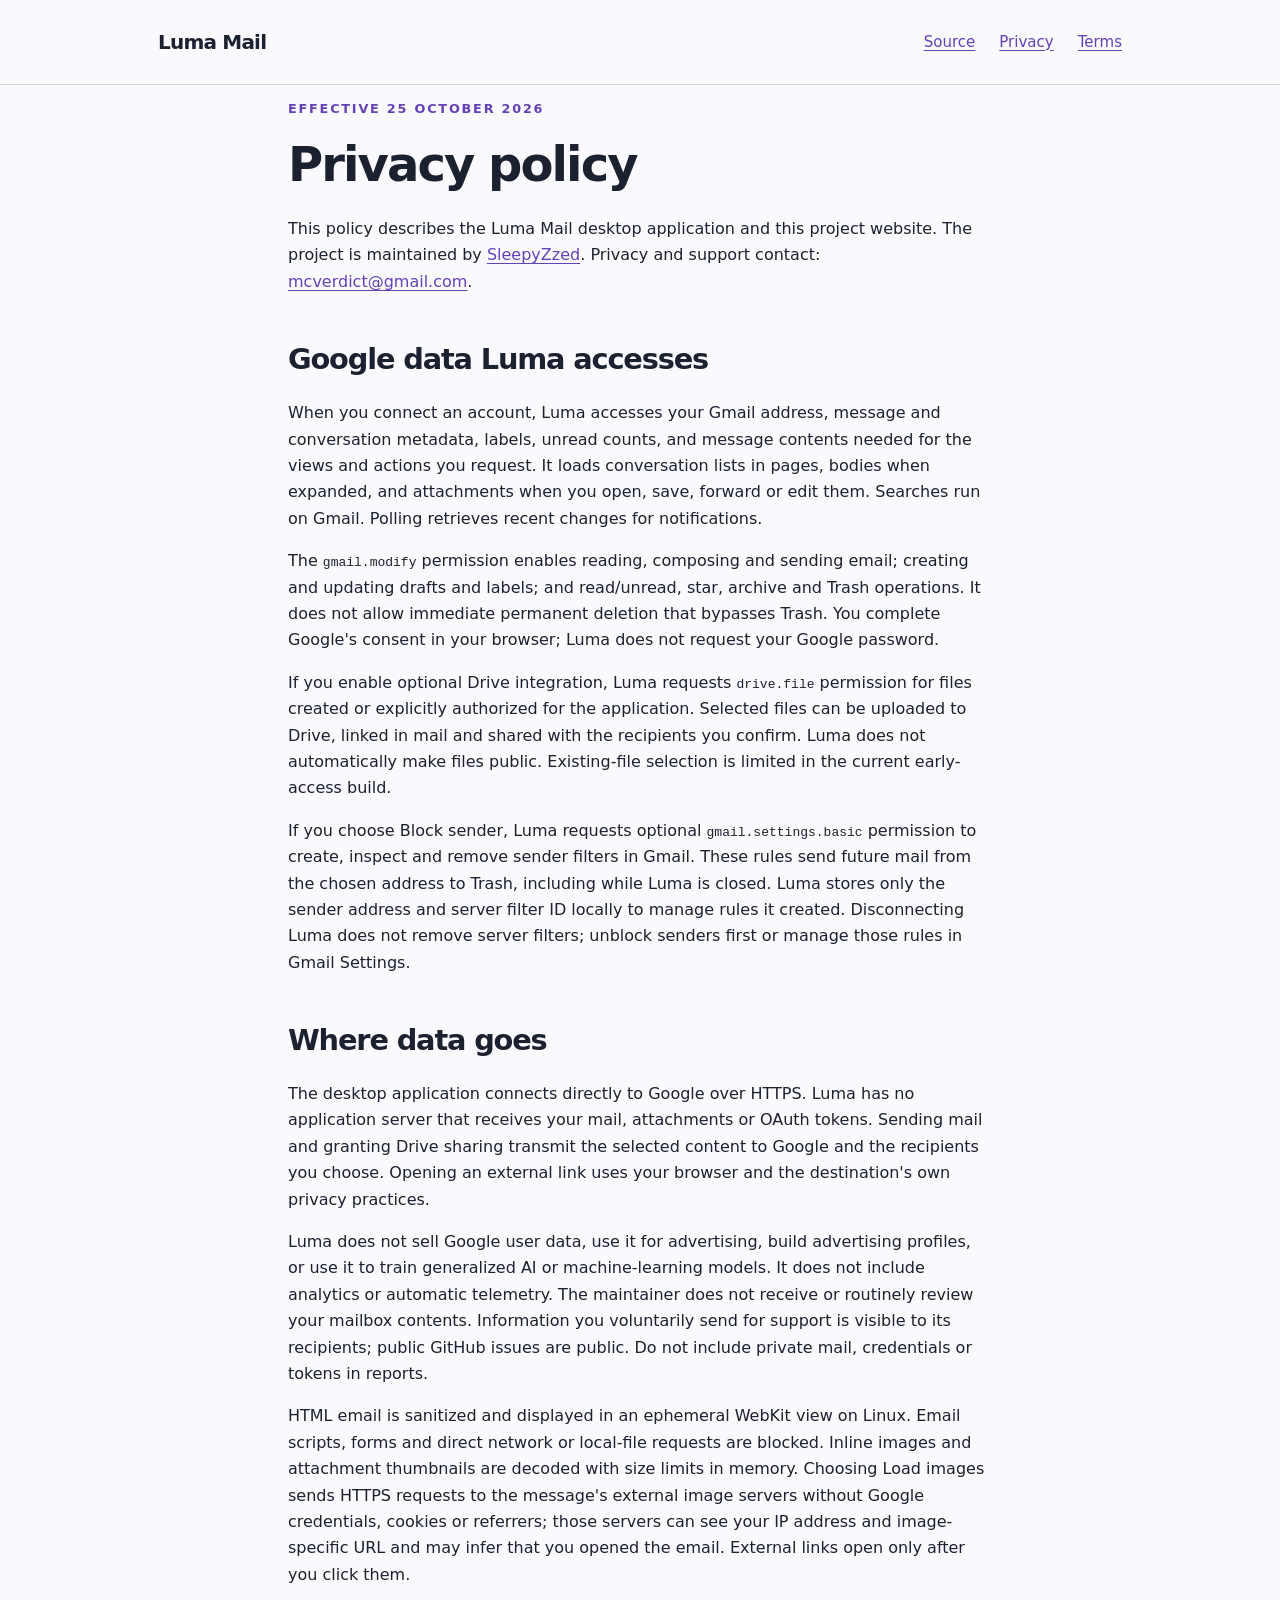
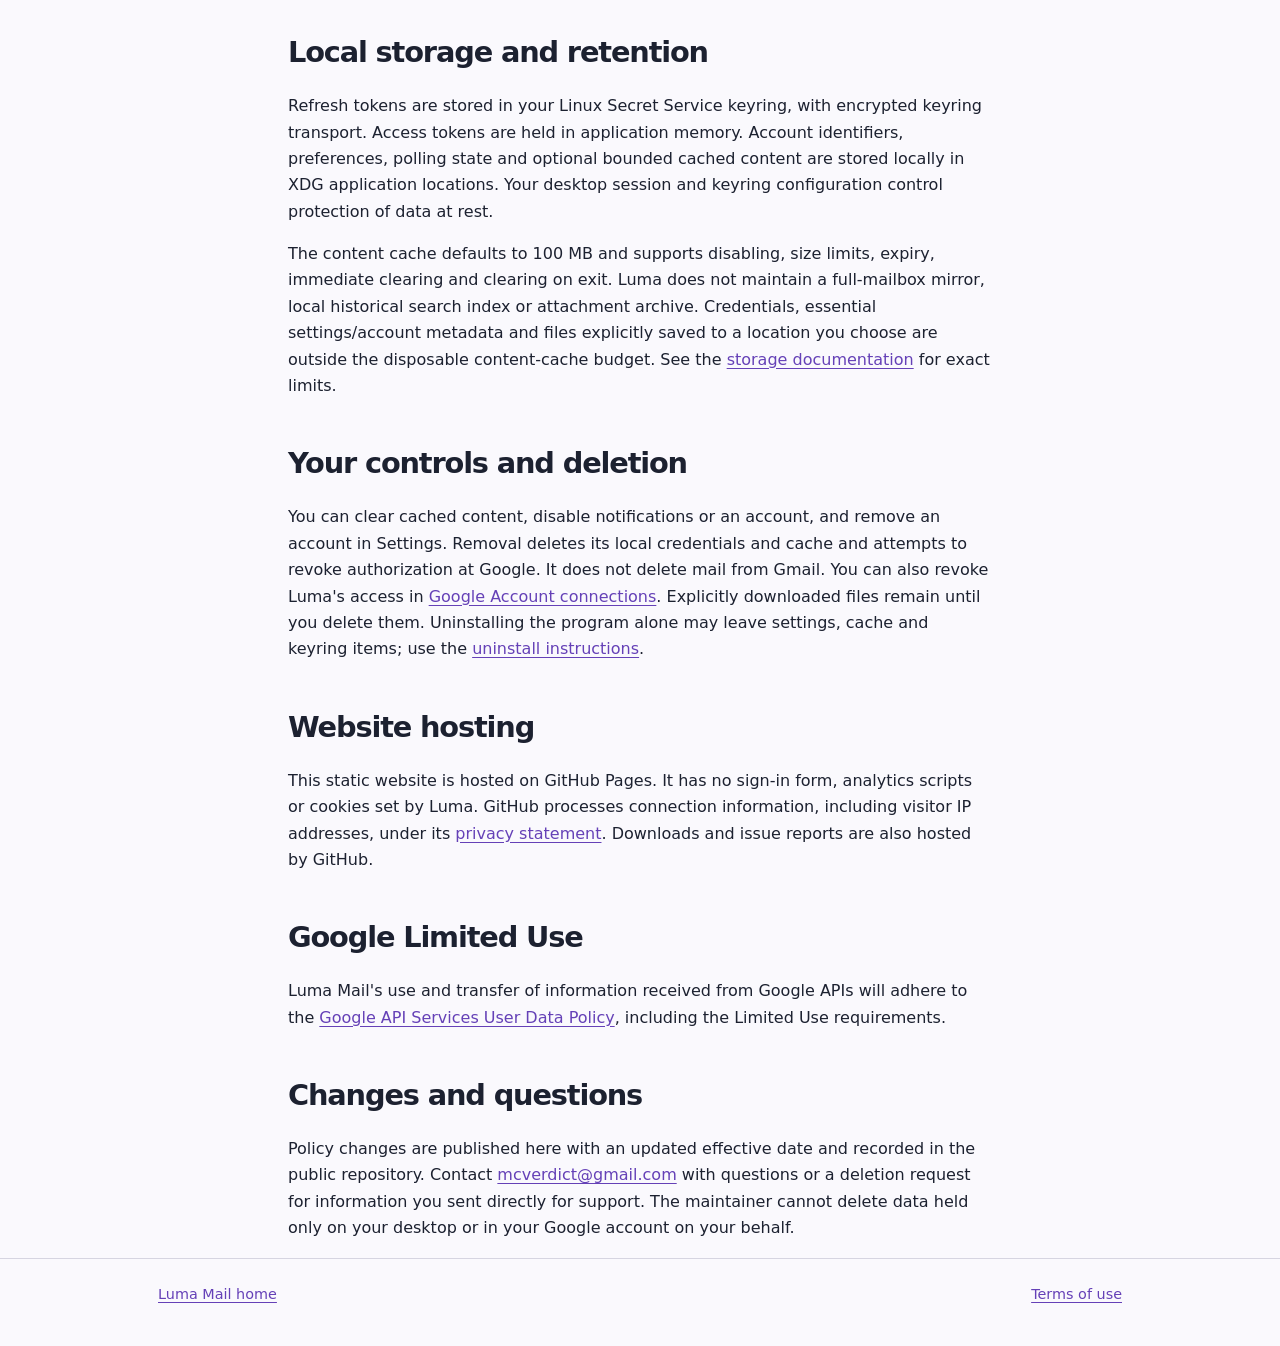
==== docs/privacy.html @ 91e2dffb "Prepare 0.2 early access and preserve sandbox fallback and native notices" ====
<!doctype html>
<html lang="en">
<head><meta charset="utf-8"><meta name="viewport" content="width=device-width, initial-scale=1"><title>Luma Mail — Privacy policy</title><link rel="stylesheet" href="site.css"></head>
<body>
<header><nav class="wrap" aria-label="Main navigation"><a class="brand" href="./">Luma Mail</a><div class="navlinks"><a href="https://github.com/SleepyZzed/luma-mail">Source</a><a href="privacy.html" aria-current="page">Privacy</a><a href="terms.html">Terms</a></div></nav></header>
<main class="wrap prose">
<p class="eyebrow">Effective 25 October 2026</p><h1>Privacy policy</h1>
<p>This policy describes the Luma Mail desktop application and this project website. The project is maintained by <a href="https://github.com/SleepyZzed">SleepyZzed</a>. Privacy and support contact: <a href="mailto:mcverdict@gmail.com">mcverdict@gmail.com</a>.</p>
<h2>Google data Luma accesses</h2>
<p>When you connect an account, Luma accesses your Gmail address, message and conversation metadata, labels, unread counts, and message contents needed for the views and actions you request. It loads conversation lists in pages, bodies when expanded, and attachments when you open, save, forward or edit them. Searches run on Gmail. Polling retrieves recent changes for notifications.</p>
<p>The <code>gmail.modify</code> permission enables reading, composing and sending email; creating and updating drafts and labels; and read/unread, star, archive and Trash operations. It does not allow immediate permanent deletion that bypasses Trash. You complete Google's consent in your browser; Luma does not request your Google password.</p>
<p>If you enable optional Drive integration, Luma requests <code>drive.file</code> permission for files created or explicitly authorized for the application. Selected files can be uploaded to Drive, linked in mail and shared with the recipients you confirm. Luma does not automatically make files public. Existing-file selection is limited in the current early-access build.</p>
<p>If you choose Block sender, Luma requests optional <code>gmail.settings.basic</code> permission to create, inspect and remove sender filters in Gmail. These rules send future mail from the chosen address to Trash, including while Luma is closed. Luma stores only the sender address and server filter ID locally to manage rules it created. Disconnecting Luma does not remove server filters; unblock senders first or manage those rules in Gmail Settings.</p>
<h2>Where data goes</h2>
<p>The desktop application connects directly to Google over HTTPS. Luma has no application server that receives your mail, attachments or OAuth tokens. Sending mail and granting Drive sharing transmit the selected content to Google and the recipients you choose. Opening an external link uses your browser and the destination's own privacy practices.</p>
<p>Luma does not sell Google user data, use it for advertising, build advertising profiles, or use it to train generalized AI or machine-learning models. It does not include analytics or automatic telemetry. The maintainer does not receive or routinely review your mailbox contents. Information you voluntarily send for support is visible to its recipients; public GitHub issues are public. Do not include private mail, credentials or tokens in reports.</p>
<p>HTML email is sanitized and displayed in an ephemeral WebKit view on Linux. Email scripts, forms and direct network or local-file requests are blocked. Inline images and attachment thumbnails are decoded with size limits in memory. Choosing Load images sends HTTPS requests to the message's external image servers without Google credentials, cookies or referrers; those servers can see your IP address and image-specific URL and may infer that you opened the email. External links open only after you click them.</p>
<h2>Local storage and retention</h2>
<p>Refresh tokens are stored in your Linux Secret Service keyring, with encrypted keyring transport. Access tokens are held in application memory. Account identifiers, preferences, polling state and optional bounded cached content are stored locally in XDG application locations. Your desktop session and keyring configuration control protection of data at rest.</p>
<p>The content cache defaults to 100 MB and supports disabling, size limits, expiry, immediate clearing and clearing on exit. Luma does not maintain a full-mailbox mirror, local historical search index or attachment archive. Credentials, essential settings/account metadata and files explicitly saved to a location you choose are outside the disposable content-cache budget. See the <a href="https://github.com/SleepyZzed/luma-mail/blob/main/docs/storage.md">storage documentation</a> for exact limits.</p>
<h2>Your controls and deletion</h2>
<p>You can clear cached content, disable notifications or an account, and remove an account in Settings. Removal deletes its local credentials and cache and attempts to revoke authorization at Google. It does not delete mail from Gmail. You can also revoke Luma's access in <a href="https://myaccount.google.com/connections">Google Account connections</a>. Explicitly downloaded files remain until you delete them. Uninstalling the program alone may leave settings, cache and keyring items; use the <a href="https://github.com/SleepyZzed/luma-mail#uninstall">uninstall instructions</a>.</p>
<h2>Website hosting</h2>
<p>This static website is hosted on GitHub Pages. It has no sign-in form, analytics scripts or cookies set by Luma. GitHub processes connection information, including visitor IP addresses, under its <a href="https://docs.github.com/en/site-policy/privacy-policies/github-privacy-statement">privacy statement</a>. Downloads and issue reports are also hosted by GitHub.</p>
<h2>Google Limited Use</h2>
<p>Luma Mail's use and transfer of information received from Google APIs will adhere to the <a href="https://developers.google.com/terms/api-services-user-data-policy">Google API Services User Data Policy</a>, including the Limited Use requirements.</p>
<h2>Changes and questions</h2>
<p>Policy changes are published here with an updated effective date and recorded in the public repository. Contact <a href="mailto:mcverdict@gmail.com">mcverdict@gmail.com</a> with questions or a deletion request for information you sent directly for support. The maintainer cannot delete data held only on your desktop or in your Google account on your behalf.</p>
</main><footer><div class="wrap"><a href="./">Luma Mail home</a><a href="terms.html">Terms of use</a></div></footer>
</body></html>
---- docs/site.css ----
:root { color-scheme: dark light; font-family: system-ui, sans-serif; --bg: #101318; --surface: #191e27; --ink: #edf1f7; --muted: #b4bfce; --accent: #b9a6ff; --line: #343c4b; }
* { box-sizing: border-box; }
body { margin: 0; background: var(--bg); color: var(--ink); line-height: 1.65; }
a { color: var(--accent); text-underline-offset: .2em; }
a:hover { text-decoration-thickness: .15em; }
a:focus-visible { outline: 3px solid var(--accent); outline-offset: 5px; }
.wrap { max-width: 1020px; margin: auto; padding: 0 28px; }
header { border-bottom: 1px solid var(--line); }
nav { min-height: 84px; display: flex; align-items: center; justify-content: space-between; gap: 24px; flex-wrap: wrap; padding-block: 16px; }
.brand { color: var(--ink); font-weight: 750; text-decoration: none; font-size: 1.25rem; letter-spacing: -.04em; }
.navlinks { display: flex; flex-wrap: wrap; gap: 24px; font-size: .94rem; }
main { padding-block: 64px 80px; }
.eyebrow { color: var(--accent); font-size: .8rem; font-weight: 750; text-transform: uppercase; letter-spacing: .14em; }
h1, h2, h3 { line-height: 1.15; letter-spacing: -.04em; }
h1 { font-size: clamp(2.5rem, 6vw, 4.75rem); max-width: 800px; margin: 18px 0 24px; }
h2 { font-size: 1.8rem; margin-top: 48px; }
h3 { font-size: 1.2rem; margin-top: 0; }
.lead { font-size: 1.2rem; max-width: 700px; color: var(--muted); }
.actions { display: flex; gap: 16px; flex-wrap: wrap; align-items: center; margin: 32px 0; }
.button { background: var(--accent); color: #20163b; padding: 12px 20px; border-radius: 12px; font-weight: 750; text-decoration: none; }
.note { border: 1px solid var(--line); background: var(--surface); border-radius: 16px; padding: 20px 24px; margin-top: 32px; }
.note p { margin-block: 6px; }
.grid { display: grid; grid-template-columns: repeat(3, 1fr); gap: 20px; margin-top: 36px; }
.grid article { padding: 24px; border: 1px solid var(--line); border-radius: 16px; }
.grid p, .muted { color: var(--muted); }
.prose { max-width: 760px; }
.prose h1 { font-size: 3rem; }
footer { border-top: 1px solid var(--line); padding-block: 24px 40px; font-size: .9rem; color: var(--muted); }
footer .wrap { display: flex; justify-content: space-between; gap: 16px; flex-wrap: wrap; }
@media (max-width: 720px) { .grid { grid-template-columns: 1fr; } main { padding-top: 40px; } .wrap { padding-inline: 20px; } }
@media (prefers-color-scheme: light) { :root { --bg: #faf9fd; --surface: #efedf5; --ink: #1c2130; --muted: #535e70; --accent: #6541b7; --line: #d6d5e1; } .button { color: #fff; } }
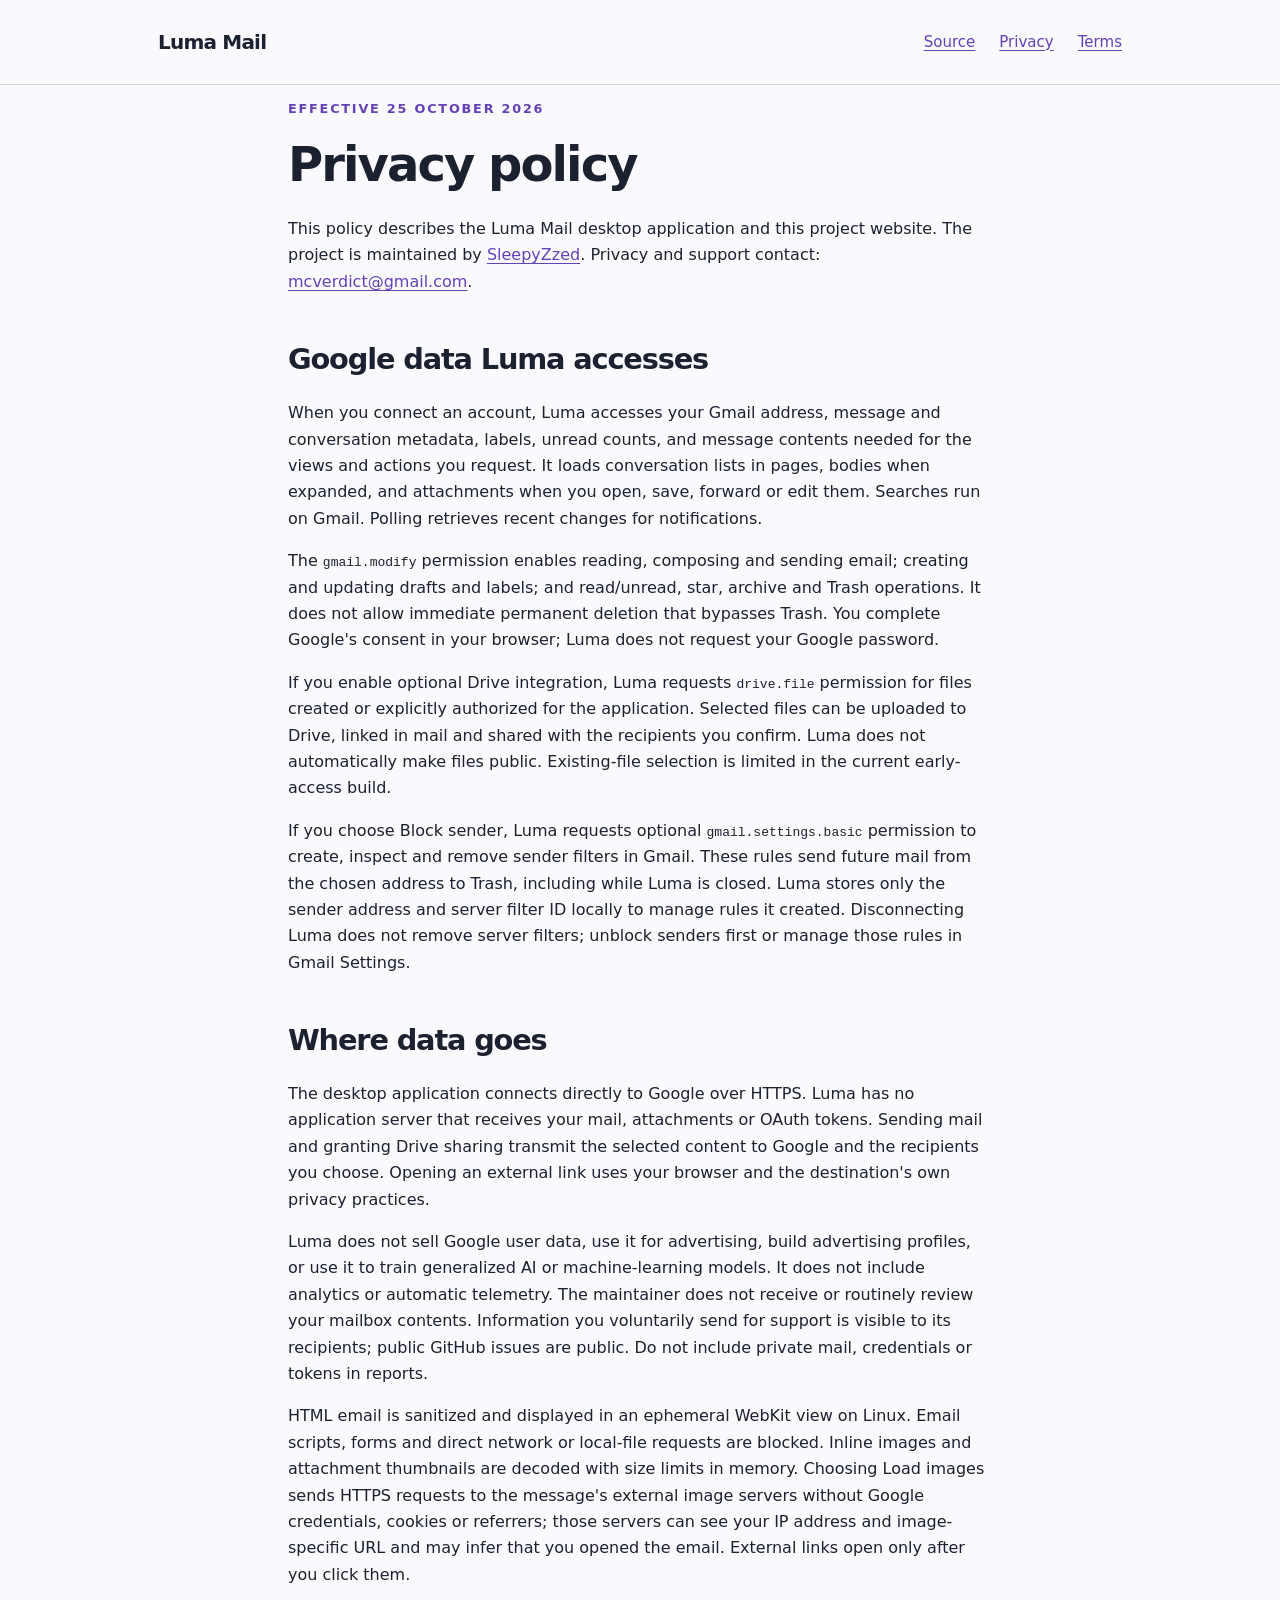
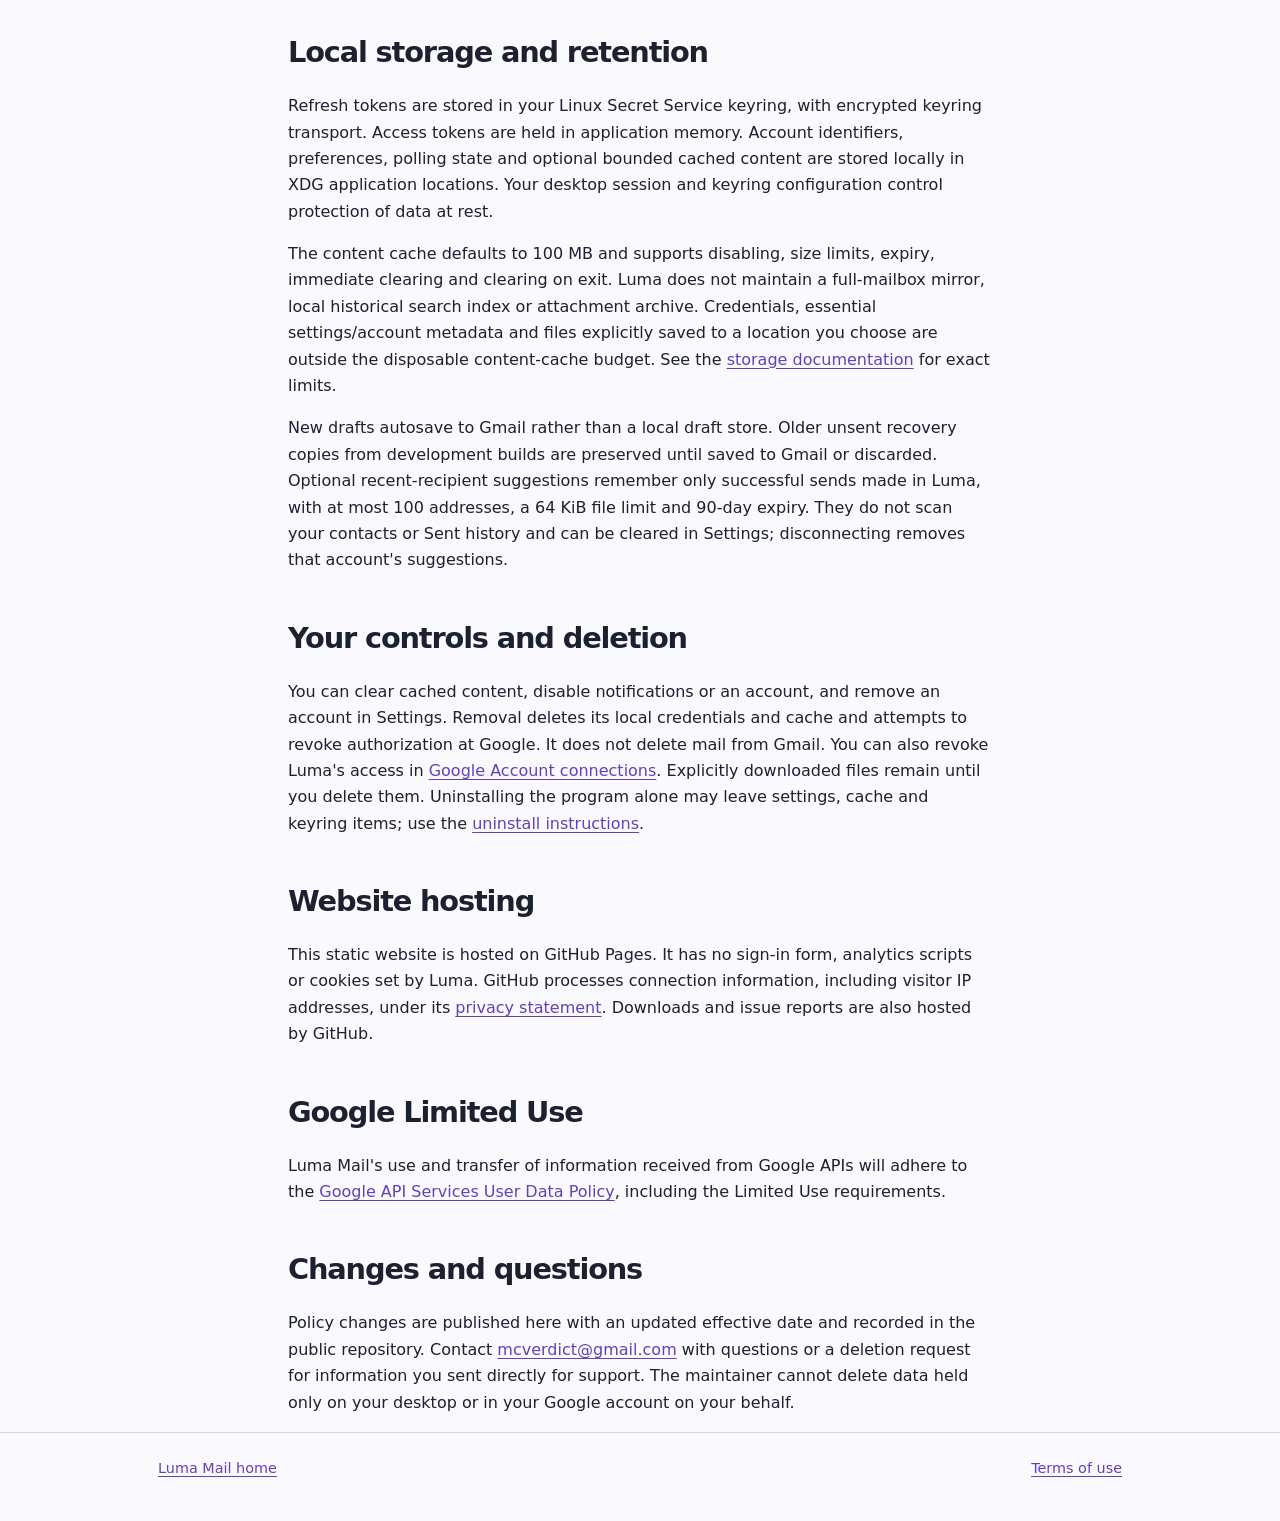
==== commit 6a9f4b68: "Document the verified 0.2 download and current storage behavior" ====
--- a/docs/privacy.html
+++ b/docs/privacy.html
@@ -18,6 +18,7 @@
 <h2>Local storage and retention</h2>
 <p>Refresh tokens are stored in your Linux Secret Service keyring, with encrypted keyring transport. Access tokens are held in application memory. Account identifiers, preferences, polling state and optional bounded cached content are stored locally in XDG application locations. Your desktop session and keyring configuration control protection of data at rest.</p>
 <p>The content cache defaults to 100 MB and supports disabling, size limits, expiry, immediate clearing and clearing on exit. Luma does not maintain a full-mailbox mirror, local historical search index or attachment archive. Credentials, essential settings/account metadata and files explicitly saved to a location you choose are outside the disposable content-cache budget. See the <a href="https://github.com/SleepyZzed/luma-mail/blob/main/docs/storage.md">storage documentation</a> for exact limits.</p>
+<p>New drafts autosave to Gmail rather than a local draft store. Older unsent recovery copies from development builds are preserved until saved to Gmail or discarded. Optional recent-recipient suggestions remember only successful sends made in Luma, with at most 100 addresses, a 64 KiB file limit and 90-day expiry. They do not scan your contacts or Sent history and can be cleared in Settings; disconnecting removes that account's suggestions.</p>
 <h2>Your controls and deletion</h2>
 <p>You can clear cached content, disable notifications or an account, and remove an account in Settings. Removal deletes its local credentials and cache and attempts to revoke authorization at Google. It does not delete mail from Gmail. You can also revoke Luma's access in <a href="https://myaccount.google.com/connections">Google Account connections</a>. Explicitly downloaded files remain until you delete them. Uninstalling the program alone may leave settings, cache and keyring items; use the <a href="https://github.com/SleepyZzed/luma-mail#uninstall">uninstall instructions</a>.</p>
 <h2>Website hosting</h2>
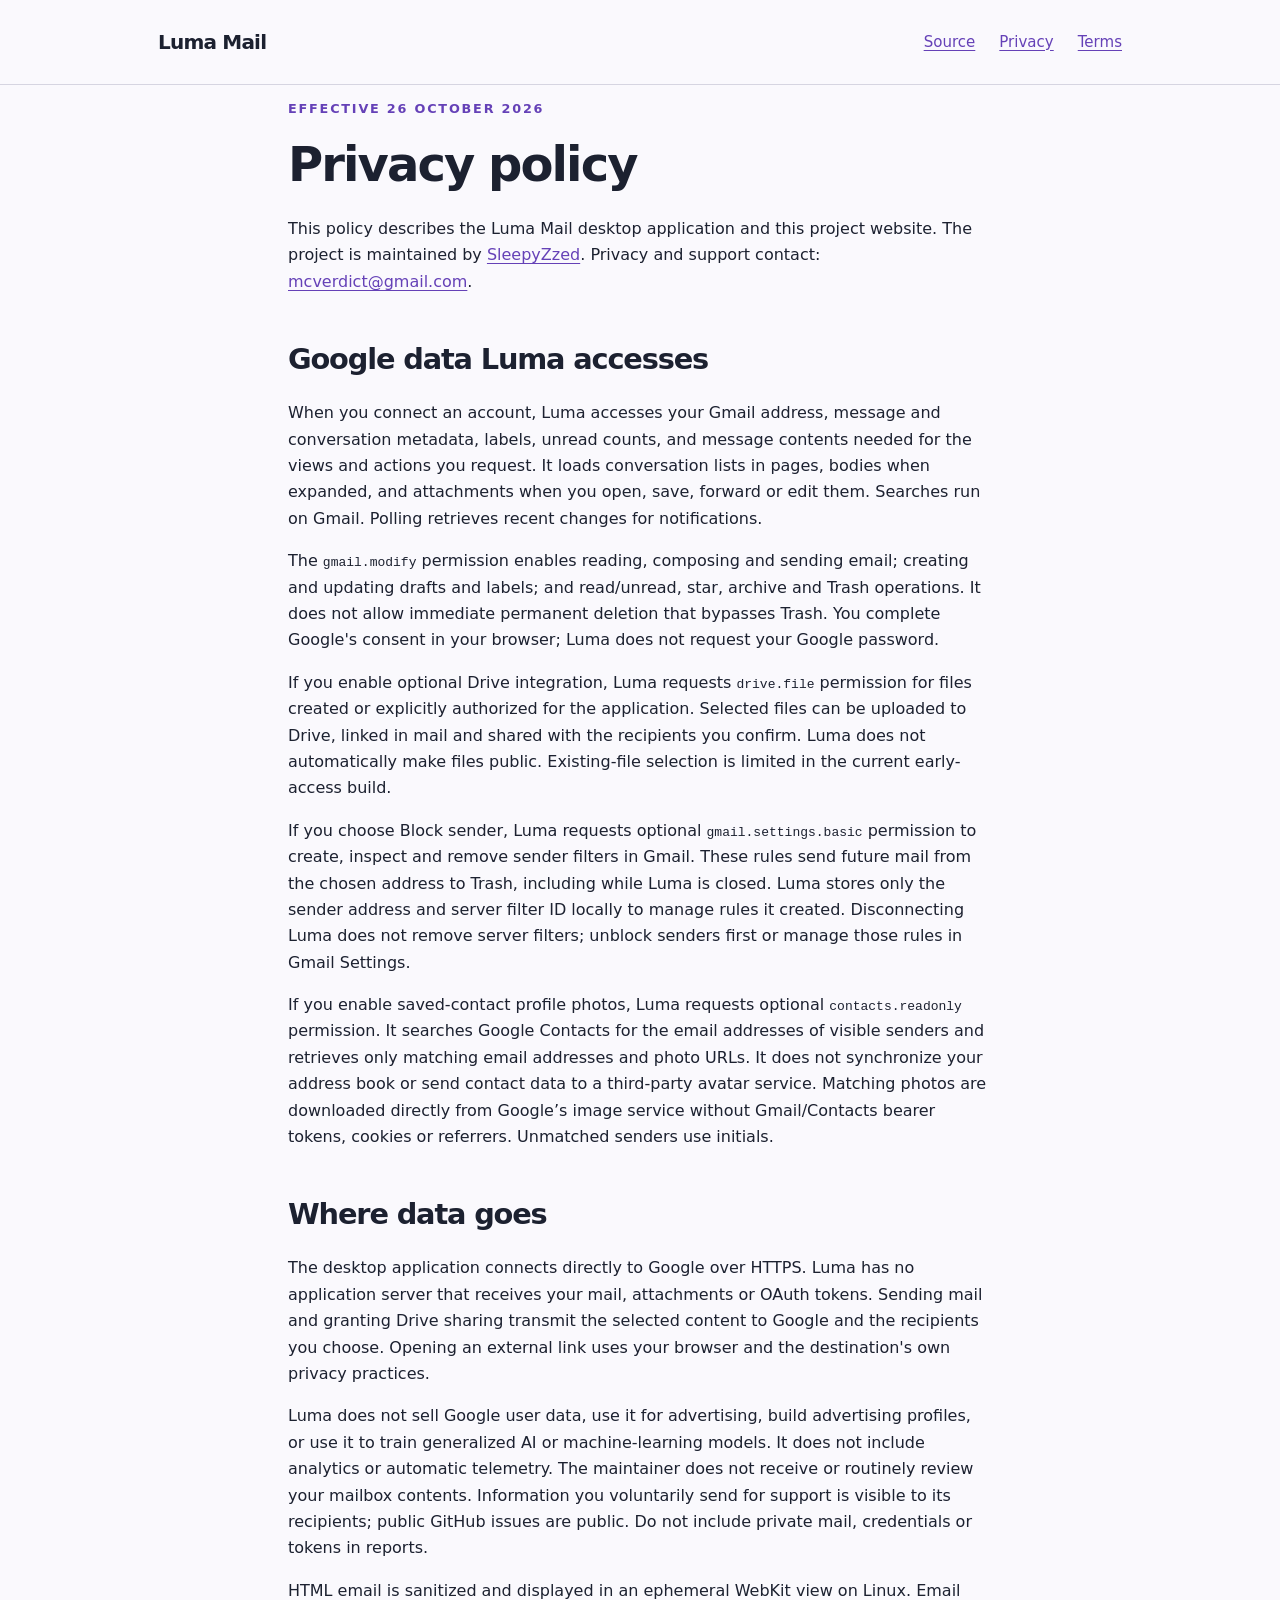
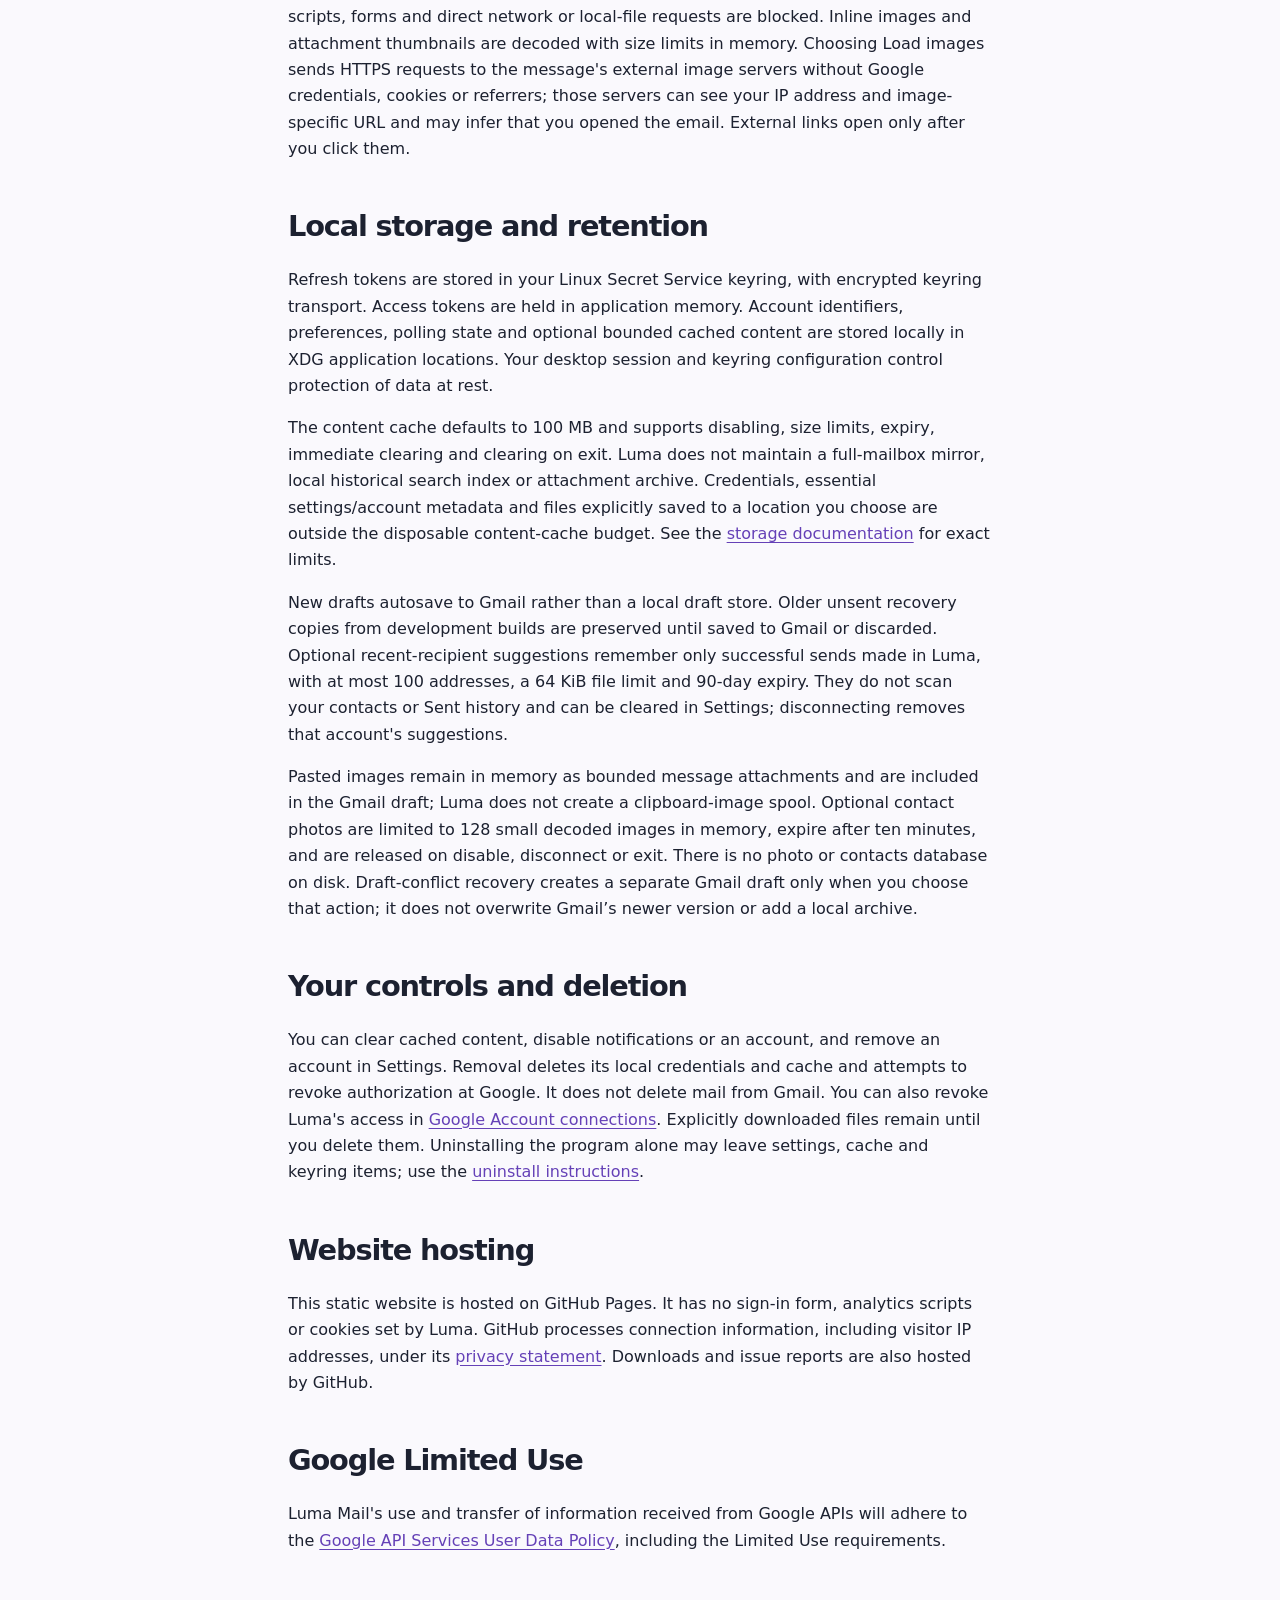
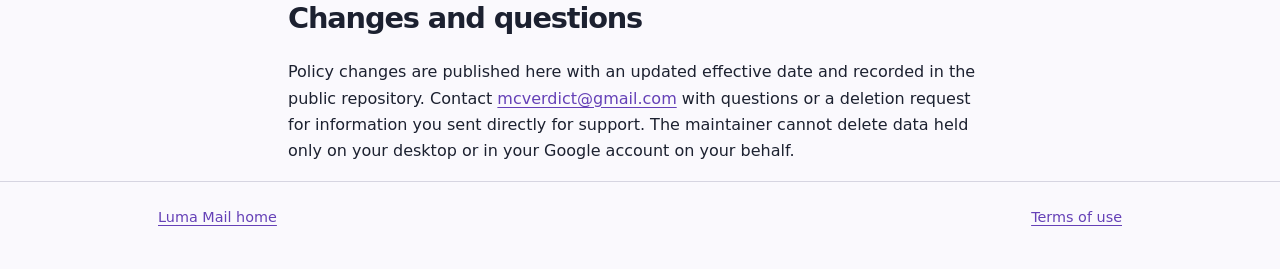
==== commit 6ed3f18a: "Polish composer motion, account navigation and optional contact photos" ====
--- a/docs/privacy.html
+++ b/docs/privacy.html
@@ -4,13 +4,14 @@
 <body>
 <header><nav class="wrap" aria-label="Main navigation"><a class="brand" href="./">Luma Mail</a><div class="navlinks"><a href="https://github.com/SleepyZzed/luma-mail">Source</a><a href="privacy.html" aria-current="page">Privacy</a><a href="terms.html">Terms</a></div></nav></header>
 <main class="wrap prose">
-<p class="eyebrow">Effective 25 October 2026</p><h1>Privacy policy</h1>
+<p class="eyebrow">Effective 26 October 2026</p><h1>Privacy policy</h1>
 <p>This policy describes the Luma Mail desktop application and this project website. The project is maintained by <a href="https://github.com/SleepyZzed">SleepyZzed</a>. Privacy and support contact: <a href="mailto:mcverdict@gmail.com">mcverdict@gmail.com</a>.</p>
 <h2>Google data Luma accesses</h2>
 <p>When you connect an account, Luma accesses your Gmail address, message and conversation metadata, labels, unread counts, and message contents needed for the views and actions you request. It loads conversation lists in pages, bodies when expanded, and attachments when you open, save, forward or edit them. Searches run on Gmail. Polling retrieves recent changes for notifications.</p>
 <p>The <code>gmail.modify</code> permission enables reading, composing and sending email; creating and updating drafts and labels; and read/unread, star, archive and Trash operations. It does not allow immediate permanent deletion that bypasses Trash. You complete Google's consent in your browser; Luma does not request your Google password.</p>
 <p>If you enable optional Drive integration, Luma requests <code>drive.file</code> permission for files created or explicitly authorized for the application. Selected files can be uploaded to Drive, linked in mail and shared with the recipients you confirm. Luma does not automatically make files public. Existing-file selection is limited in the current early-access build.</p>
 <p>If you choose Block sender, Luma requests optional <code>gmail.settings.basic</code> permission to create, inspect and remove sender filters in Gmail. These rules send future mail from the chosen address to Trash, including while Luma is closed. Luma stores only the sender address and server filter ID locally to manage rules it created. Disconnecting Luma does not remove server filters; unblock senders first or manage those rules in Gmail Settings.</p>
+<p>If you enable saved-contact profile photos, Luma requests optional <code>contacts.readonly</code> permission. It searches Google Contacts for the email addresses of visible senders and retrieves only matching email addresses and photo URLs. It does not synchronize your address book or send contact data to a third-party avatar service. Matching photos are downloaded directly from Google’s image service without Gmail/Contacts bearer tokens, cookies or referrers. Unmatched senders use initials.</p>
 <h2>Where data goes</h2>
 <p>The desktop application connects directly to Google over HTTPS. Luma has no application server that receives your mail, attachments or OAuth tokens. Sending mail and granting Drive sharing transmit the selected content to Google and the recipients you choose. Opening an external link uses your browser and the destination's own privacy practices.</p>
 <p>Luma does not sell Google user data, use it for advertising, build advertising profiles, or use it to train generalized AI or machine-learning models. It does not include analytics or automatic telemetry. The maintainer does not receive or routinely review your mailbox contents. Information you voluntarily send for support is visible to its recipients; public GitHub issues are public. Do not include private mail, credentials or tokens in reports.</p>
@@ -19,6 +20,7 @@
 <p>Refresh tokens are stored in your Linux Secret Service keyring, with encrypted keyring transport. Access tokens are held in application memory. Account identifiers, preferences, polling state and optional bounded cached content are stored locally in XDG application locations. Your desktop session and keyring configuration control protection of data at rest.</p>
 <p>The content cache defaults to 100 MB and supports disabling, size limits, expiry, immediate clearing and clearing on exit. Luma does not maintain a full-mailbox mirror, local historical search index or attachment archive. Credentials, essential settings/account metadata and files explicitly saved to a location you choose are outside the disposable content-cache budget. See the <a href="https://github.com/SleepyZzed/luma-mail/blob/main/docs/storage.md">storage documentation</a> for exact limits.</p>
 <p>New drafts autosave to Gmail rather than a local draft store. Older unsent recovery copies from development builds are preserved until saved to Gmail or discarded. Optional recent-recipient suggestions remember only successful sends made in Luma, with at most 100 addresses, a 64 KiB file limit and 90-day expiry. They do not scan your contacts or Sent history and can be cleared in Settings; disconnecting removes that account's suggestions.</p>
+<p>Pasted images remain in memory as bounded message attachments and are included in the Gmail draft; Luma does not create a clipboard-image spool. Optional contact photos are limited to 128 small decoded images in memory, expire after ten minutes, and are released on disable, disconnect or exit. There is no photo or contacts database on disk. Draft-conflict recovery creates a separate Gmail draft only when you choose that action; it does not overwrite Gmail’s newer version or add a local archive.</p>
 <h2>Your controls and deletion</h2>
 <p>You can clear cached content, disable notifications or an account, and remove an account in Settings. Removal deletes its local credentials and cache and attempts to revoke authorization at Google. It does not delete mail from Gmail. You can also revoke Luma's access in <a href="https://myaccount.google.com/connections">Google Account connections</a>. Explicitly downloaded files remain until you delete them. Uninstalling the program alone may leave settings, cache and keyring items; use the <a href="https://github.com/SleepyZzed/luma-mail#uninstall">uninstall instructions</a>.</p>
 <h2>Website hosting</h2>
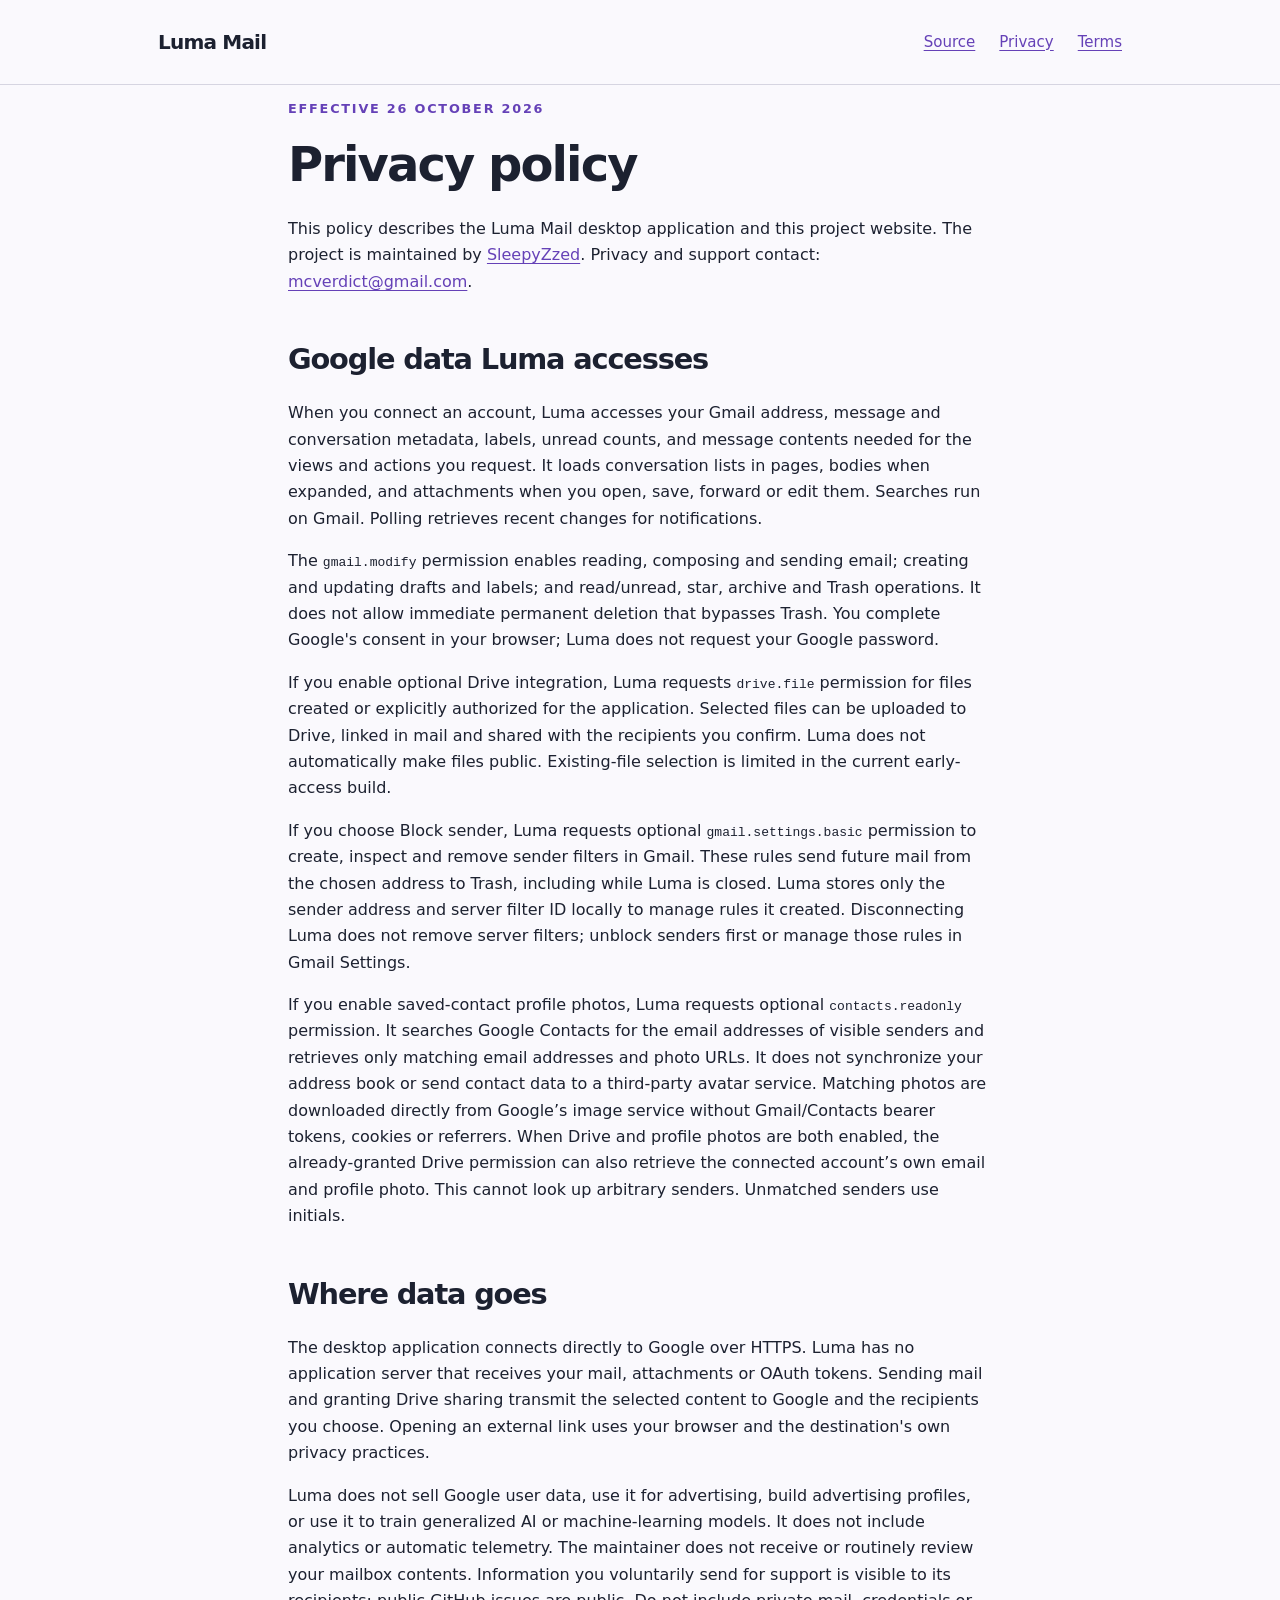
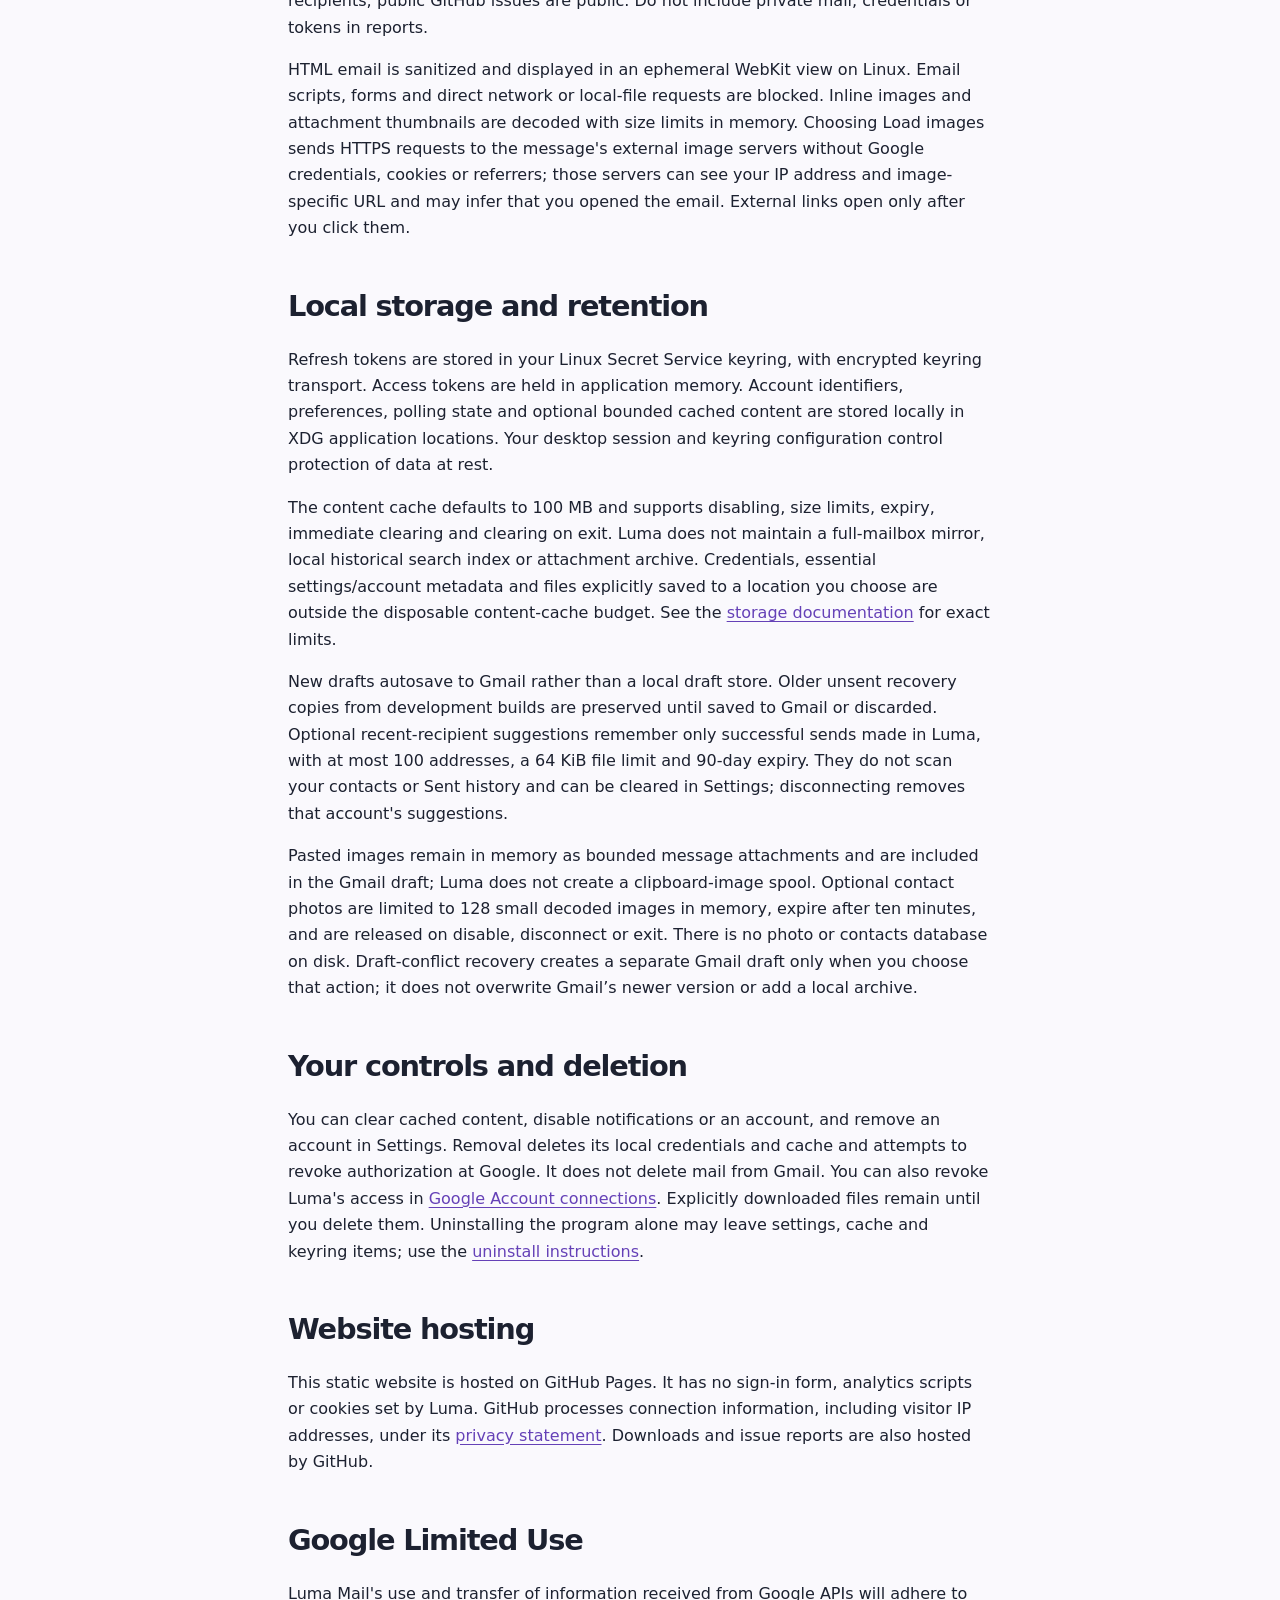
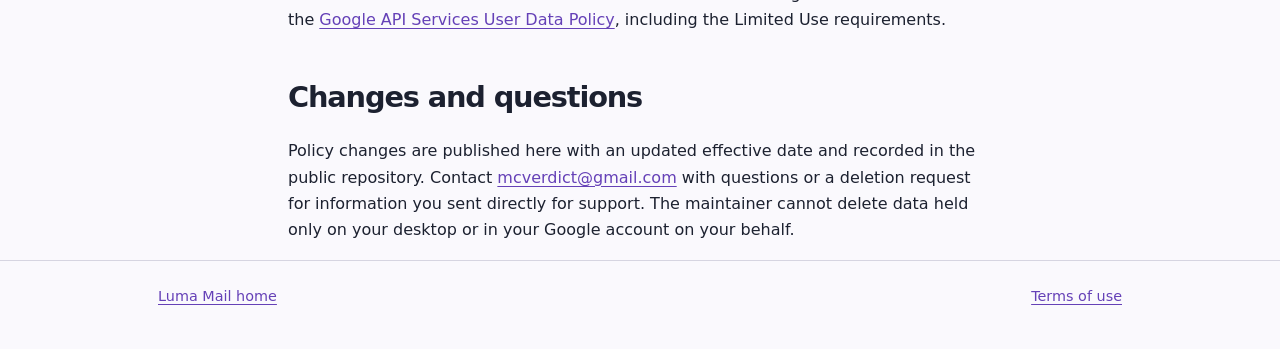
==== commit d730e785: "Prepare 0.6: compact inline replies, reliable drafts and rich editing" ====
--- a/docs/privacy.html
+++ b/docs/privacy.html
@@ -11,7 +11,7 @@
 <p>The <code>gmail.modify</code> permission enables reading, composing and sending email; creating and updating drafts and labels; and read/unread, star, archive and Trash operations. It does not allow immediate permanent deletion that bypasses Trash. You complete Google's consent in your browser; Luma does not request your Google password.</p>
 <p>If you enable optional Drive integration, Luma requests <code>drive.file</code> permission for files created or explicitly authorized for the application. Selected files can be uploaded to Drive, linked in mail and shared with the recipients you confirm. Luma does not automatically make files public. Existing-file selection is limited in the current early-access build.</p>
 <p>If you choose Block sender, Luma requests optional <code>gmail.settings.basic</code> permission to create, inspect and remove sender filters in Gmail. These rules send future mail from the chosen address to Trash, including while Luma is closed. Luma stores only the sender address and server filter ID locally to manage rules it created. Disconnecting Luma does not remove server filters; unblock senders first or manage those rules in Gmail Settings.</p>
-<p>If you enable saved-contact profile photos, Luma requests optional <code>contacts.readonly</code> permission. It searches Google Contacts for the email addresses of visible senders and retrieves only matching email addresses and photo URLs. It does not synchronize your address book or send contact data to a third-party avatar service. Matching photos are downloaded directly from Google’s image service without Gmail/Contacts bearer tokens, cookies or referrers. Unmatched senders use initials.</p>
+<p>If you enable saved-contact profile photos, Luma requests optional <code>contacts.readonly</code> permission. It searches Google Contacts for the email addresses of visible senders and retrieves only matching email addresses and photo URLs. It does not synchronize your address book or send contact data to a third-party avatar service. Matching photos are downloaded directly from Google’s image service without Gmail/Contacts bearer tokens, cookies or referrers. When Drive and profile photos are both enabled, the already-granted Drive permission can also retrieve the connected account’s own email and profile photo. This cannot look up arbitrary senders. Unmatched senders use initials.</p>
 <h2>Where data goes</h2>
 <p>The desktop application connects directly to Google over HTTPS. Luma has no application server that receives your mail, attachments or OAuth tokens. Sending mail and granting Drive sharing transmit the selected content to Google and the recipients you choose. Opening an external link uses your browser and the destination's own privacy practices.</p>
 <p>Luma does not sell Google user data, use it for advertising, build advertising profiles, or use it to train generalized AI or machine-learning models. It does not include analytics or automatic telemetry. The maintainer does not receive or routinely review your mailbox contents. Information you voluntarily send for support is visible to its recipients; public GitHub issues are public. Do not include private mail, credentials or tokens in reports.</p>
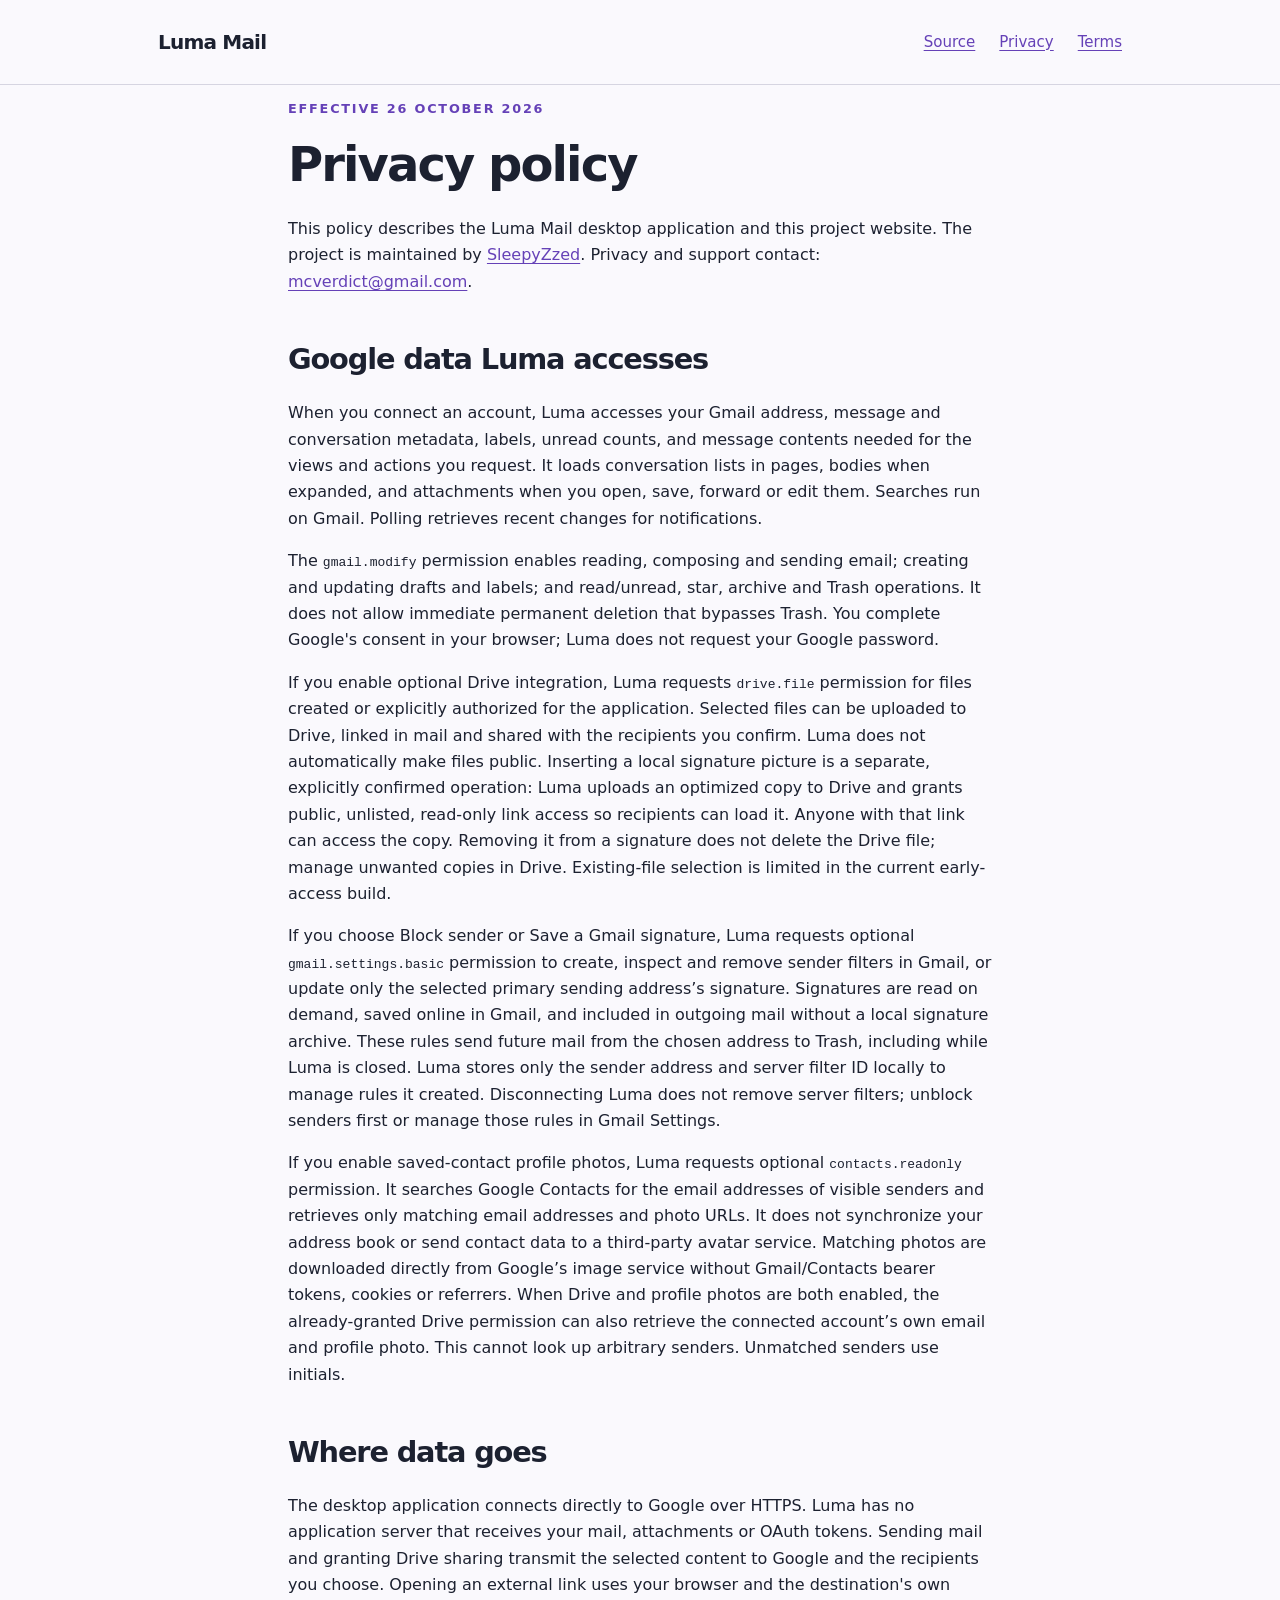
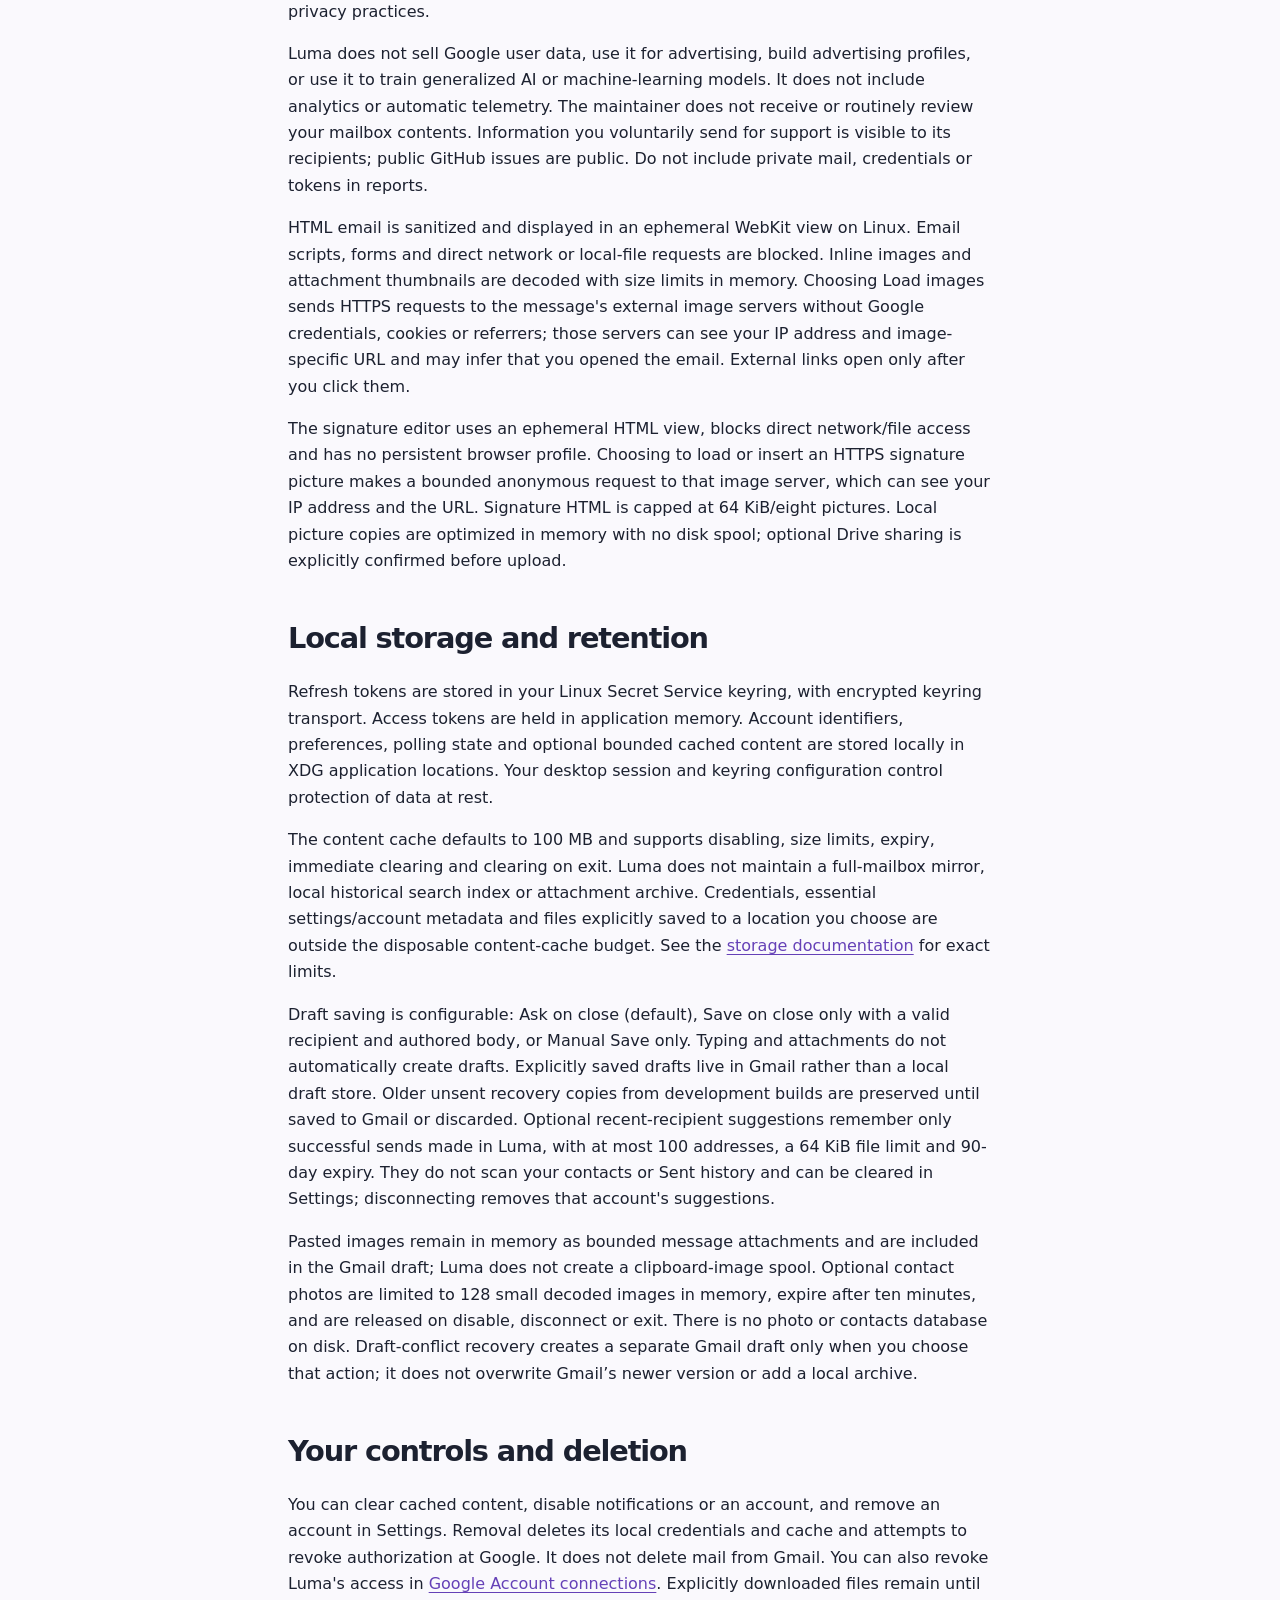
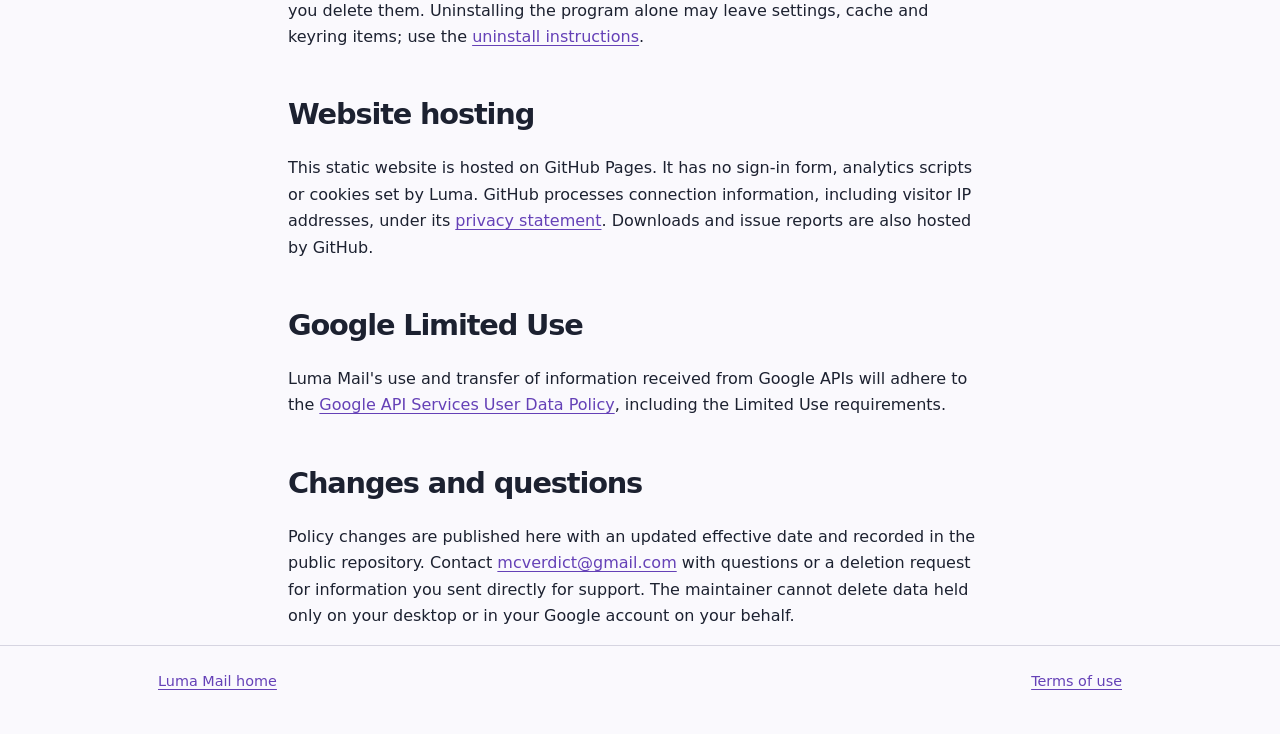
==== commit a8a5706e: "Retain the isolated signature editor world and prepare 0.8 validation" ====
--- a/docs/privacy.html
+++ b/docs/privacy.html
@@ -9,17 +9,18 @@
 <h2>Google data Luma accesses</h2>
 <p>When you connect an account, Luma accesses your Gmail address, message and conversation metadata, labels, unread counts, and message contents needed for the views and actions you request. It loads conversation lists in pages, bodies when expanded, and attachments when you open, save, forward or edit them. Searches run on Gmail. Polling retrieves recent changes for notifications.</p>
 <p>The <code>gmail.modify</code> permission enables reading, composing and sending email; creating and updating drafts and labels; and read/unread, star, archive and Trash operations. It does not allow immediate permanent deletion that bypasses Trash. You complete Google's consent in your browser; Luma does not request your Google password.</p>
-<p>If you enable optional Drive integration, Luma requests <code>drive.file</code> permission for files created or explicitly authorized for the application. Selected files can be uploaded to Drive, linked in mail and shared with the recipients you confirm. Luma does not automatically make files public. Existing-file selection is limited in the current early-access build.</p>
-<p>If you choose Block sender, Luma requests optional <code>gmail.settings.basic</code> permission to create, inspect and remove sender filters in Gmail. These rules send future mail from the chosen address to Trash, including while Luma is closed. Luma stores only the sender address and server filter ID locally to manage rules it created. Disconnecting Luma does not remove server filters; unblock senders first or manage those rules in Gmail Settings.</p>
+<p>If you enable optional Drive integration, Luma requests <code>drive.file</code> permission for files created or explicitly authorized for the application. Selected files can be uploaded to Drive, linked in mail and shared with the recipients you confirm. Luma does not automatically make files public. Inserting a local signature picture is a separate, explicitly confirmed operation: Luma uploads an optimized copy to Drive and grants public, unlisted, read-only link access so recipients can load it. Anyone with that link can access the copy. Removing it from a signature does not delete the Drive file; manage unwanted copies in Drive. Existing-file selection is limited in the current early-access build.</p>
+<p>If you choose Block sender or Save a Gmail signature, Luma requests optional <code>gmail.settings.basic</code> permission to create, inspect and remove sender filters in Gmail, or update only the selected primary sending address’s signature. Signatures are read on demand, saved online in Gmail, and included in outgoing mail without a local signature archive. These rules send future mail from the chosen address to Trash, including while Luma is closed. Luma stores only the sender address and server filter ID locally to manage rules it created. Disconnecting Luma does not remove server filters; unblock senders first or manage those rules in Gmail Settings.</p>
 <p>If you enable saved-contact profile photos, Luma requests optional <code>contacts.readonly</code> permission. It searches Google Contacts for the email addresses of visible senders and retrieves only matching email addresses and photo URLs. It does not synchronize your address book or send contact data to a third-party avatar service. Matching photos are downloaded directly from Google’s image service without Gmail/Contacts bearer tokens, cookies or referrers. When Drive and profile photos are both enabled, the already-granted Drive permission can also retrieve the connected account’s own email and profile photo. This cannot look up arbitrary senders. Unmatched senders use initials.</p>
 <h2>Where data goes</h2>
 <p>The desktop application connects directly to Google over HTTPS. Luma has no application server that receives your mail, attachments or OAuth tokens. Sending mail and granting Drive sharing transmit the selected content to Google and the recipients you choose. Opening an external link uses your browser and the destination's own privacy practices.</p>
 <p>Luma does not sell Google user data, use it for advertising, build advertising profiles, or use it to train generalized AI or machine-learning models. It does not include analytics or automatic telemetry. The maintainer does not receive or routinely review your mailbox contents. Information you voluntarily send for support is visible to its recipients; public GitHub issues are public. Do not include private mail, credentials or tokens in reports.</p>
 <p>HTML email is sanitized and displayed in an ephemeral WebKit view on Linux. Email scripts, forms and direct network or local-file requests are blocked. Inline images and attachment thumbnails are decoded with size limits in memory. Choosing Load images sends HTTPS requests to the message's external image servers without Google credentials, cookies or referrers; those servers can see your IP address and image-specific URL and may infer that you opened the email. External links open only after you click them.</p>
+<p>The signature editor uses an ephemeral HTML view, blocks direct network/file access and has no persistent browser profile. Choosing to load or insert an HTTPS signature picture makes a bounded anonymous request to that image server, which can see your IP address and the URL. Signature HTML is capped at 64 KiB/eight pictures. Local picture copies are optimized in memory with no disk spool; optional Drive sharing is explicitly confirmed before upload.</p>
 <h2>Local storage and retention</h2>
 <p>Refresh tokens are stored in your Linux Secret Service keyring, with encrypted keyring transport. Access tokens are held in application memory. Account identifiers, preferences, polling state and optional bounded cached content are stored locally in XDG application locations. Your desktop session and keyring configuration control protection of data at rest.</p>
 <p>The content cache defaults to 100 MB and supports disabling, size limits, expiry, immediate clearing and clearing on exit. Luma does not maintain a full-mailbox mirror, local historical search index or attachment archive. Credentials, essential settings/account metadata and files explicitly saved to a location you choose are outside the disposable content-cache budget. See the <a href="https://github.com/SleepyZzed/luma-mail/blob/main/docs/storage.md">storage documentation</a> for exact limits.</p>
-<p>New drafts autosave to Gmail rather than a local draft store. Older unsent recovery copies from development builds are preserved until saved to Gmail or discarded. Optional recent-recipient suggestions remember only successful sends made in Luma, with at most 100 addresses, a 64 KiB file limit and 90-day expiry. They do not scan your contacts or Sent history and can be cleared in Settings; disconnecting removes that account's suggestions.</p>
+<p>Draft saving is configurable: Ask on close (default), Save on close only with a valid recipient and authored body, or Manual Save only. Typing and attachments do not automatically create drafts. Explicitly saved drafts live in Gmail rather than a local draft store. Older unsent recovery copies from development builds are preserved until saved to Gmail or discarded. Optional recent-recipient suggestions remember only successful sends made in Luma, with at most 100 addresses, a 64 KiB file limit and 90-day expiry. They do not scan your contacts or Sent history and can be cleared in Settings; disconnecting removes that account's suggestions.</p>
 <p>Pasted images remain in memory as bounded message attachments and are included in the Gmail draft; Luma does not create a clipboard-image spool. Optional contact photos are limited to 128 small decoded images in memory, expire after ten minutes, and are released on disable, disconnect or exit. There is no photo or contacts database on disk. Draft-conflict recovery creates a separate Gmail draft only when you choose that action; it does not overwrite Gmail’s newer version or add a local archive.</p>
 <h2>Your controls and deletion</h2>
 <p>You can clear cached content, disable notifications or an account, and remove an account in Settings. Removal deletes its local credentials and cache and attempts to revoke authorization at Google. It does not delete mail from Gmail. You can also revoke Luma's access in <a href="https://myaccount.google.com/connections">Google Account connections</a>. Explicitly downloaded files remain until you delete them. Uninstalling the program alone may leave settings, cache and keyring items; use the <a href="https://github.com/SleepyZzed/luma-mail#uninstall">uninstall instructions</a>.</p>
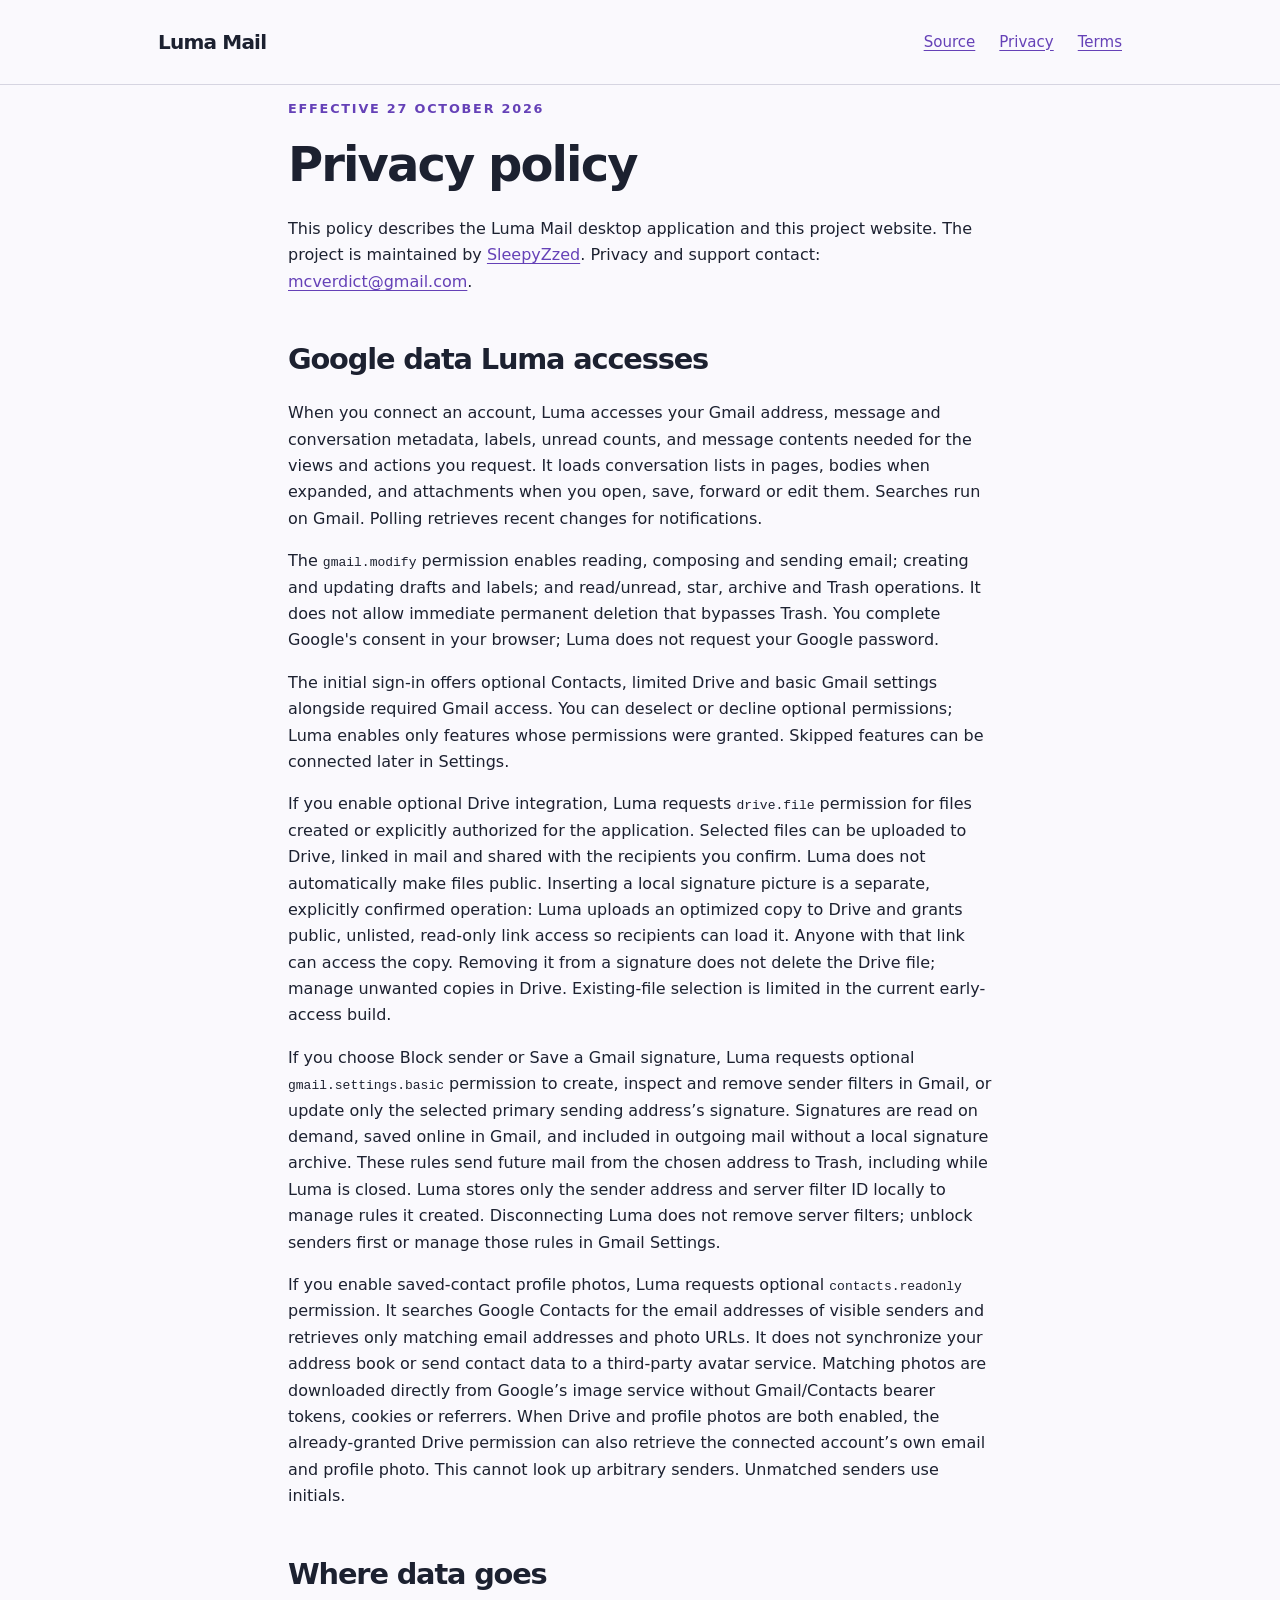
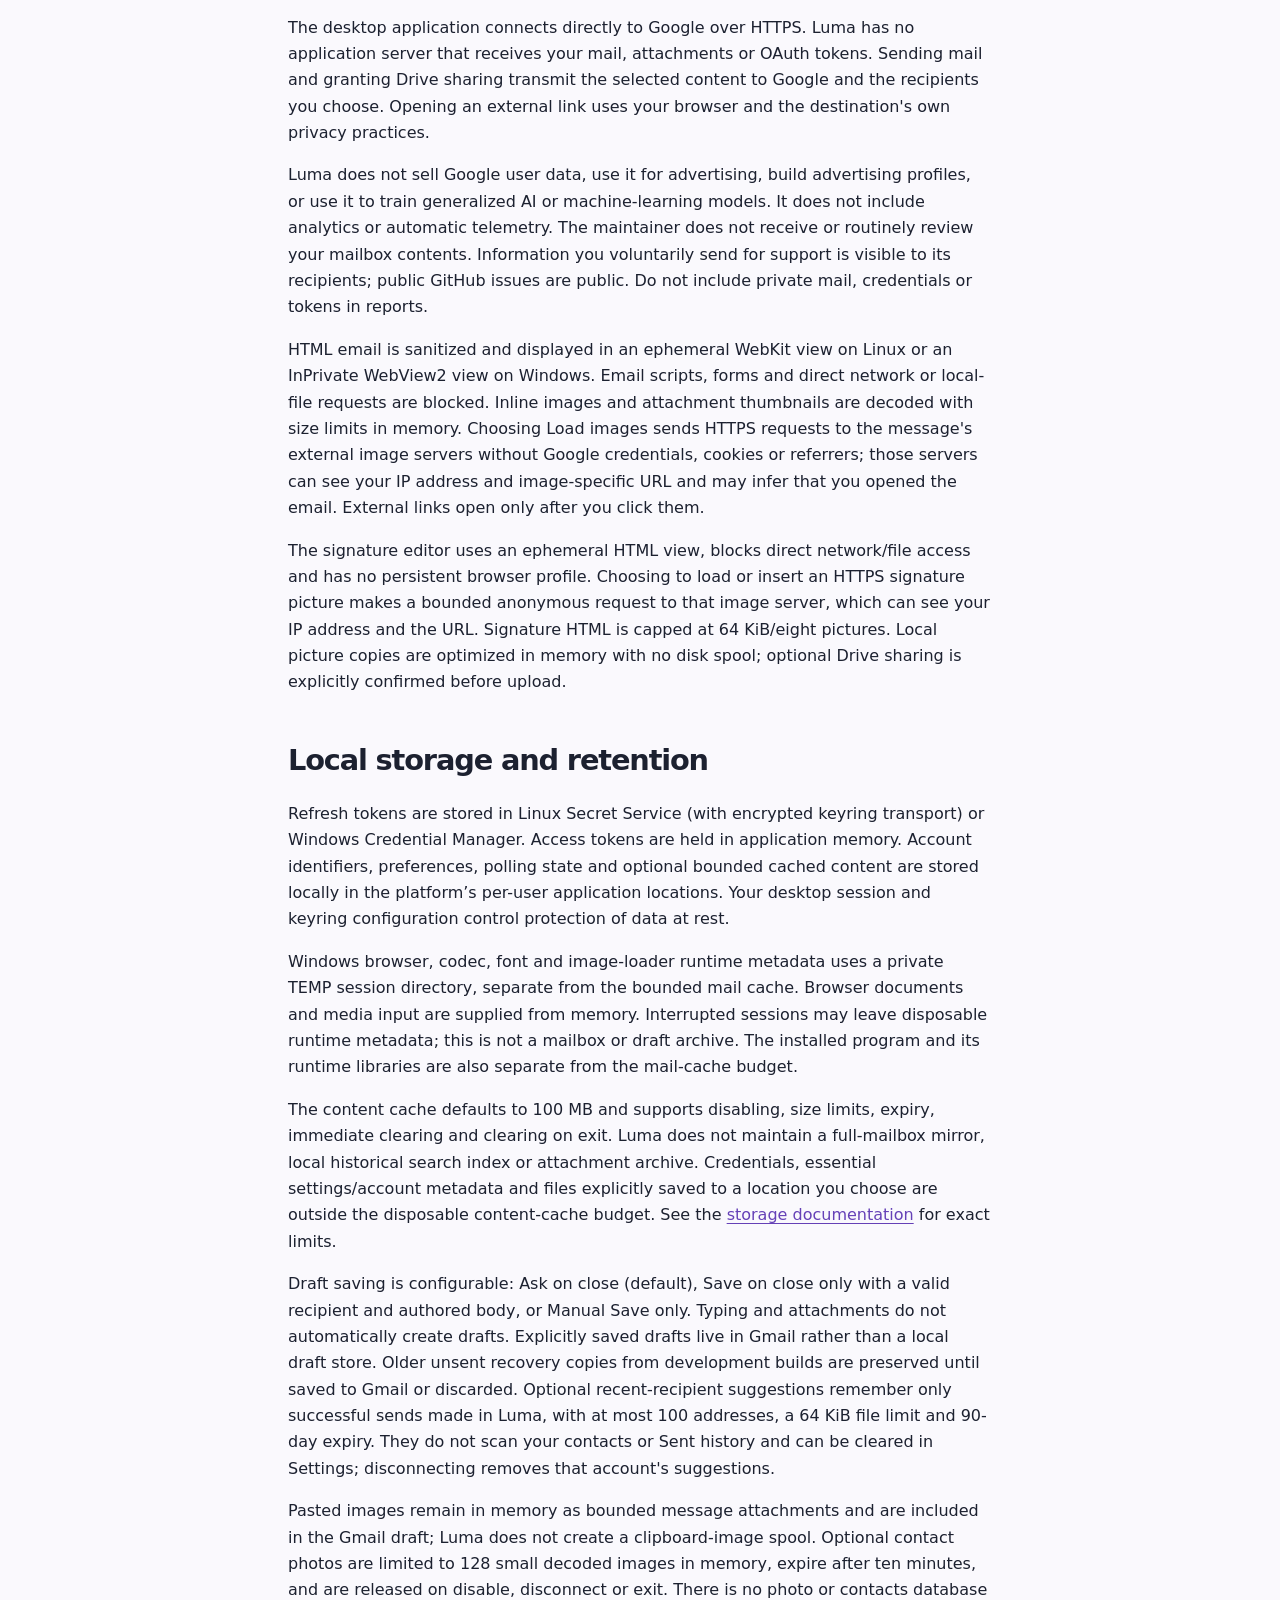
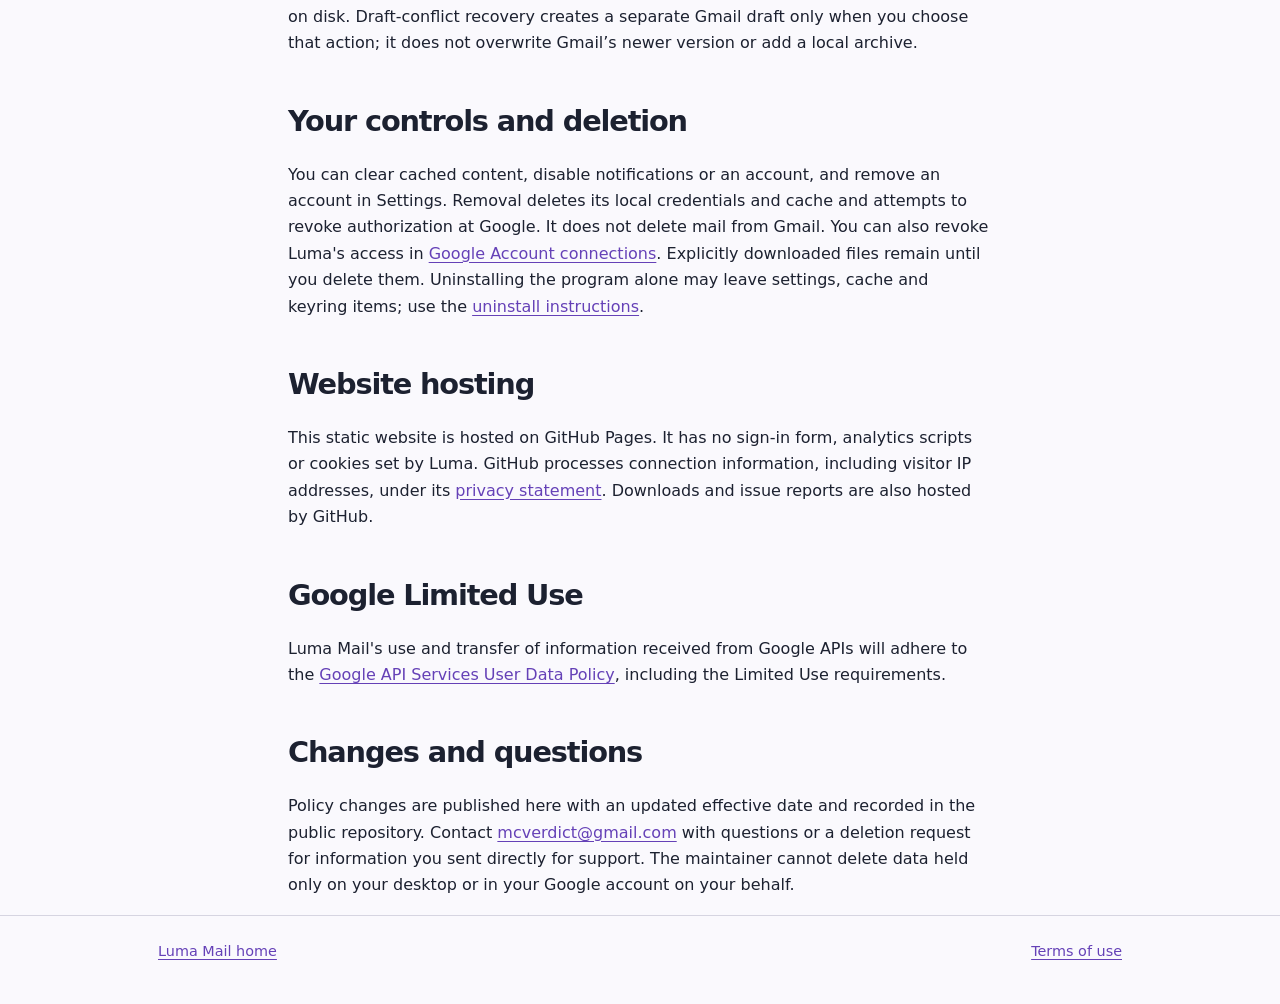
==== commit 5fc0d07f: "Serialize plain Windows performance samples and document cross-platform consent and storage" ====
--- a/docs/privacy.html
+++ b/docs/privacy.html
@@ -4,21 +4,23 @@
 <body>
 <header><nav class="wrap" aria-label="Main navigation"><a class="brand" href="./">Luma Mail</a><div class="navlinks"><a href="https://github.com/SleepyZzed/luma-mail">Source</a><a href="privacy.html" aria-current="page">Privacy</a><a href="terms.html">Terms</a></div></nav></header>
 <main class="wrap prose">
-<p class="eyebrow">Effective 26 October 2026</p><h1>Privacy policy</h1>
+<p class="eyebrow">Effective 27 October 2026</p><h1>Privacy policy</h1>
 <p>This policy describes the Luma Mail desktop application and this project website. The project is maintained by <a href="https://github.com/SleepyZzed">SleepyZzed</a>. Privacy and support contact: <a href="mailto:mcverdict@gmail.com">mcverdict@gmail.com</a>.</p>
 <h2>Google data Luma accesses</h2>
 <p>When you connect an account, Luma accesses your Gmail address, message and conversation metadata, labels, unread counts, and message contents needed for the views and actions you request. It loads conversation lists in pages, bodies when expanded, and attachments when you open, save, forward or edit them. Searches run on Gmail. Polling retrieves recent changes for notifications.</p>
 <p>The <code>gmail.modify</code> permission enables reading, composing and sending email; creating and updating drafts and labels; and read/unread, star, archive and Trash operations. It does not allow immediate permanent deletion that bypasses Trash. You complete Google's consent in your browser; Luma does not request your Google password.</p>
+<p>The initial sign-in offers optional Contacts, limited Drive and basic Gmail settings alongside required Gmail access. You can deselect or decline optional permissions; Luma enables only features whose permissions were granted. Skipped features can be connected later in Settings.</p>
 <p>If you enable optional Drive integration, Luma requests <code>drive.file</code> permission for files created or explicitly authorized for the application. Selected files can be uploaded to Drive, linked in mail and shared with the recipients you confirm. Luma does not automatically make files public. Inserting a local signature picture is a separate, explicitly confirmed operation: Luma uploads an optimized copy to Drive and grants public, unlisted, read-only link access so recipients can load it. Anyone with that link can access the copy. Removing it from a signature does not delete the Drive file; manage unwanted copies in Drive. Existing-file selection is limited in the current early-access build.</p>
 <p>If you choose Block sender or Save a Gmail signature, Luma requests optional <code>gmail.settings.basic</code> permission to create, inspect and remove sender filters in Gmail, or update only the selected primary sending address’s signature. Signatures are read on demand, saved online in Gmail, and included in outgoing mail without a local signature archive. These rules send future mail from the chosen address to Trash, including while Luma is closed. Luma stores only the sender address and server filter ID locally to manage rules it created. Disconnecting Luma does not remove server filters; unblock senders first or manage those rules in Gmail Settings.</p>
 <p>If you enable saved-contact profile photos, Luma requests optional <code>contacts.readonly</code> permission. It searches Google Contacts for the email addresses of visible senders and retrieves only matching email addresses and photo URLs. It does not synchronize your address book or send contact data to a third-party avatar service. Matching photos are downloaded directly from Google’s image service without Gmail/Contacts bearer tokens, cookies or referrers. When Drive and profile photos are both enabled, the already-granted Drive permission can also retrieve the connected account’s own email and profile photo. This cannot look up arbitrary senders. Unmatched senders use initials.</p>
 <h2>Where data goes</h2>
 <p>The desktop application connects directly to Google over HTTPS. Luma has no application server that receives your mail, attachments or OAuth tokens. Sending mail and granting Drive sharing transmit the selected content to Google and the recipients you choose. Opening an external link uses your browser and the destination's own privacy practices.</p>
 <p>Luma does not sell Google user data, use it for advertising, build advertising profiles, or use it to train generalized AI or machine-learning models. It does not include analytics or automatic telemetry. The maintainer does not receive or routinely review your mailbox contents. Information you voluntarily send for support is visible to its recipients; public GitHub issues are public. Do not include private mail, credentials or tokens in reports.</p>
-<p>HTML email is sanitized and displayed in an ephemeral WebKit view on Linux. Email scripts, forms and direct network or local-file requests are blocked. Inline images and attachment thumbnails are decoded with size limits in memory. Choosing Load images sends HTTPS requests to the message's external image servers without Google credentials, cookies or referrers; those servers can see your IP address and image-specific URL and may infer that you opened the email. External links open only after you click them.</p>
+<p>HTML email is sanitized and displayed in an ephemeral WebKit view on Linux or an InPrivate WebView2 view on Windows. Email scripts, forms and direct network or local-file requests are blocked. Inline images and attachment thumbnails are decoded with size limits in memory. Choosing Load images sends HTTPS requests to the message's external image servers without Google credentials, cookies or referrers; those servers can see your IP address and image-specific URL and may infer that you opened the email. External links open only after you click them.</p>
 <p>The signature editor uses an ephemeral HTML view, blocks direct network/file access and has no persistent browser profile. Choosing to load or insert an HTTPS signature picture makes a bounded anonymous request to that image server, which can see your IP address and the URL. Signature HTML is capped at 64 KiB/eight pictures. Local picture copies are optimized in memory with no disk spool; optional Drive sharing is explicitly confirmed before upload.</p>
 <h2>Local storage and retention</h2>
-<p>Refresh tokens are stored in your Linux Secret Service keyring, with encrypted keyring transport. Access tokens are held in application memory. Account identifiers, preferences, polling state and optional bounded cached content are stored locally in XDG application locations. Your desktop session and keyring configuration control protection of data at rest.</p>
+<p>Refresh tokens are stored in Linux Secret Service (with encrypted keyring transport) or Windows Credential Manager. Access tokens are held in application memory. Account identifiers, preferences, polling state and optional bounded cached content are stored locally in the platform’s per-user application locations. Your desktop session and keyring configuration control protection of data at rest.</p>
+<p>Windows browser, codec, font and image-loader runtime metadata uses a private TEMP session directory, separate from the bounded mail cache. Browser documents and media input are supplied from memory. Interrupted sessions may leave disposable runtime metadata; this is not a mailbox or draft archive. The installed program and its runtime libraries are also separate from the mail-cache budget.</p>
 <p>The content cache defaults to 100 MB and supports disabling, size limits, expiry, immediate clearing and clearing on exit. Luma does not maintain a full-mailbox mirror, local historical search index or attachment archive. Credentials, essential settings/account metadata and files explicitly saved to a location you choose are outside the disposable content-cache budget. See the <a href="https://github.com/SleepyZzed/luma-mail/blob/main/docs/storage.md">storage documentation</a> for exact limits.</p>
 <p>Draft saving is configurable: Ask on close (default), Save on close only with a valid recipient and authored body, or Manual Save only. Typing and attachments do not automatically create drafts. Explicitly saved drafts live in Gmail rather than a local draft store. Older unsent recovery copies from development builds are preserved until saved to Gmail or discarded. Optional recent-recipient suggestions remember only successful sends made in Luma, with at most 100 addresses, a 64 KiB file limit and 90-day expiry. They do not scan your contacts or Sent history and can be cleared in Settings; disconnecting removes that account's suggestions.</p>
 <p>Pasted images remain in memory as bounded message attachments and are included in the Gmail draft; Luma does not create a clipboard-image spool. Optional contact photos are limited to 128 small decoded images in memory, expire after ten minutes, and are released on disable, disconnect or exit. There is no photo or contacts database on disk. Draft-conflict recovery creates a separate Gmail draft only when you choose that action; it does not overwrite Gmail’s newer version or add a local archive.</p>
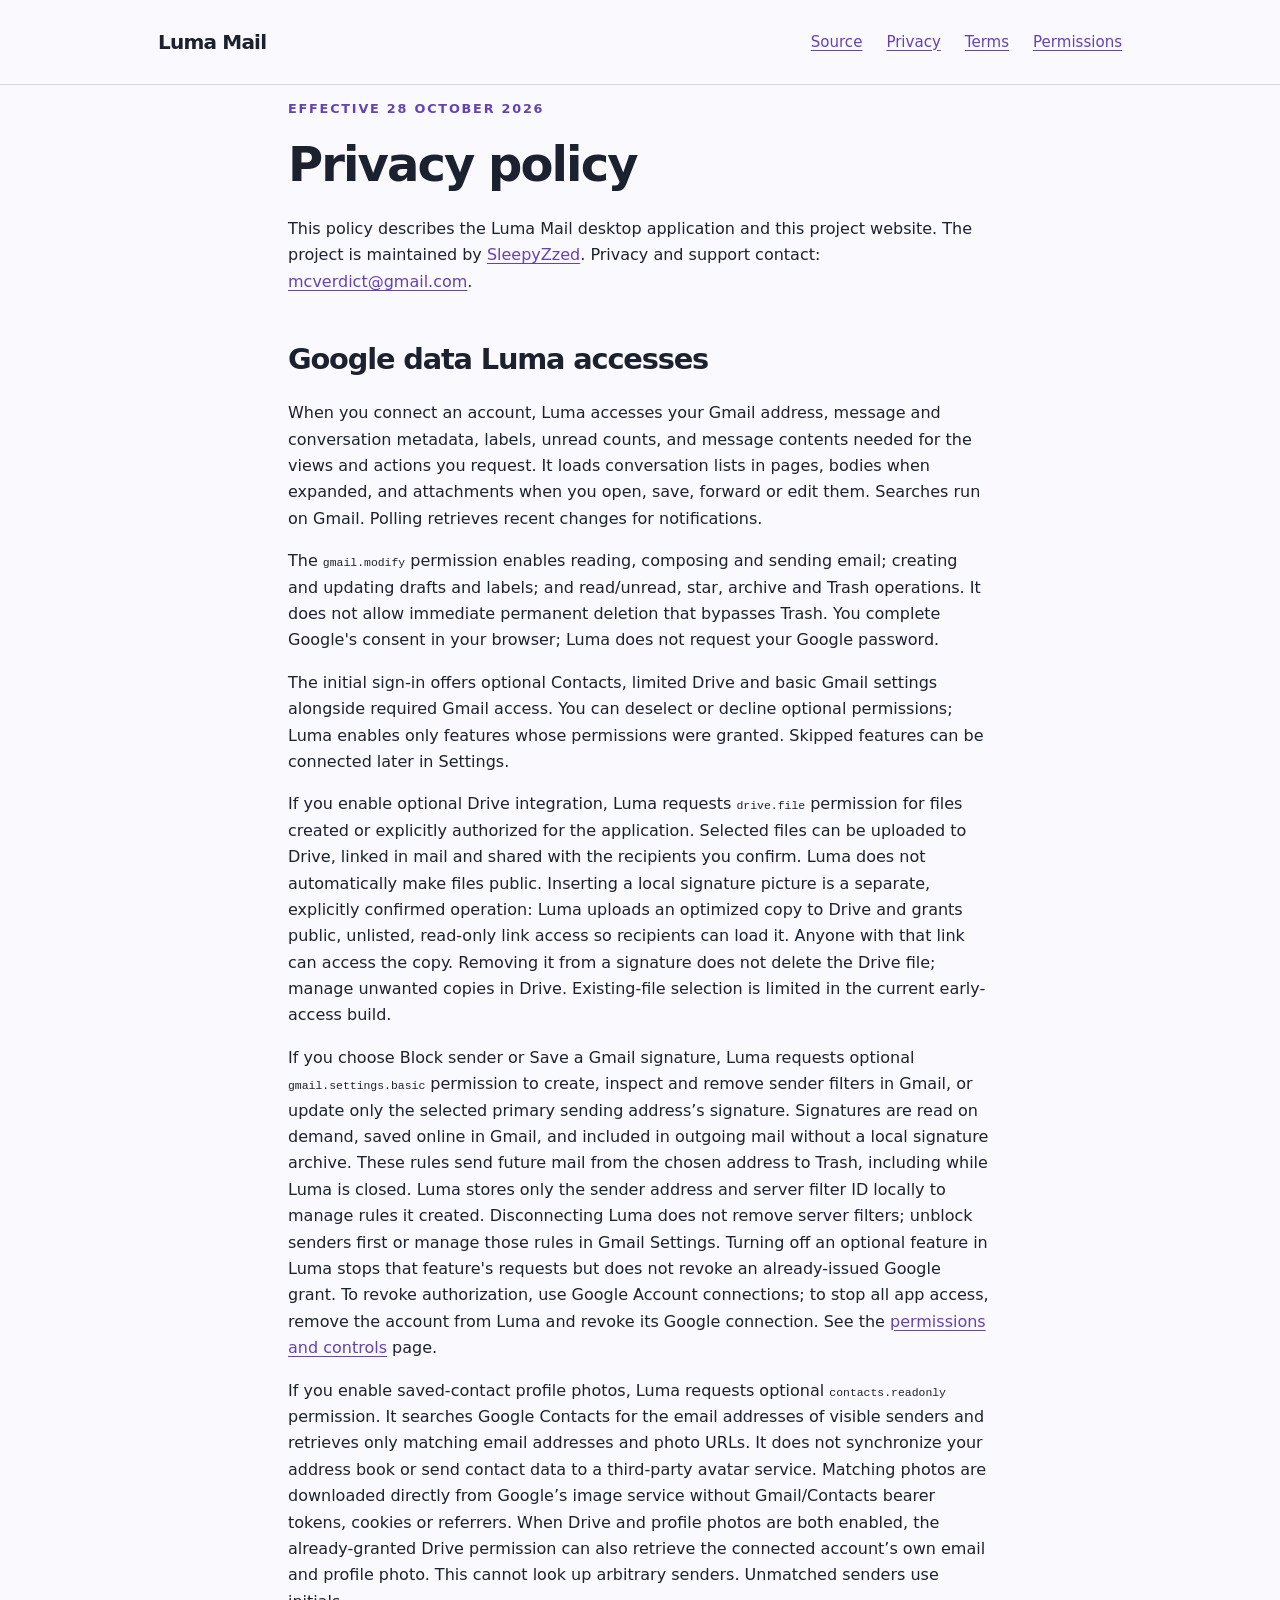
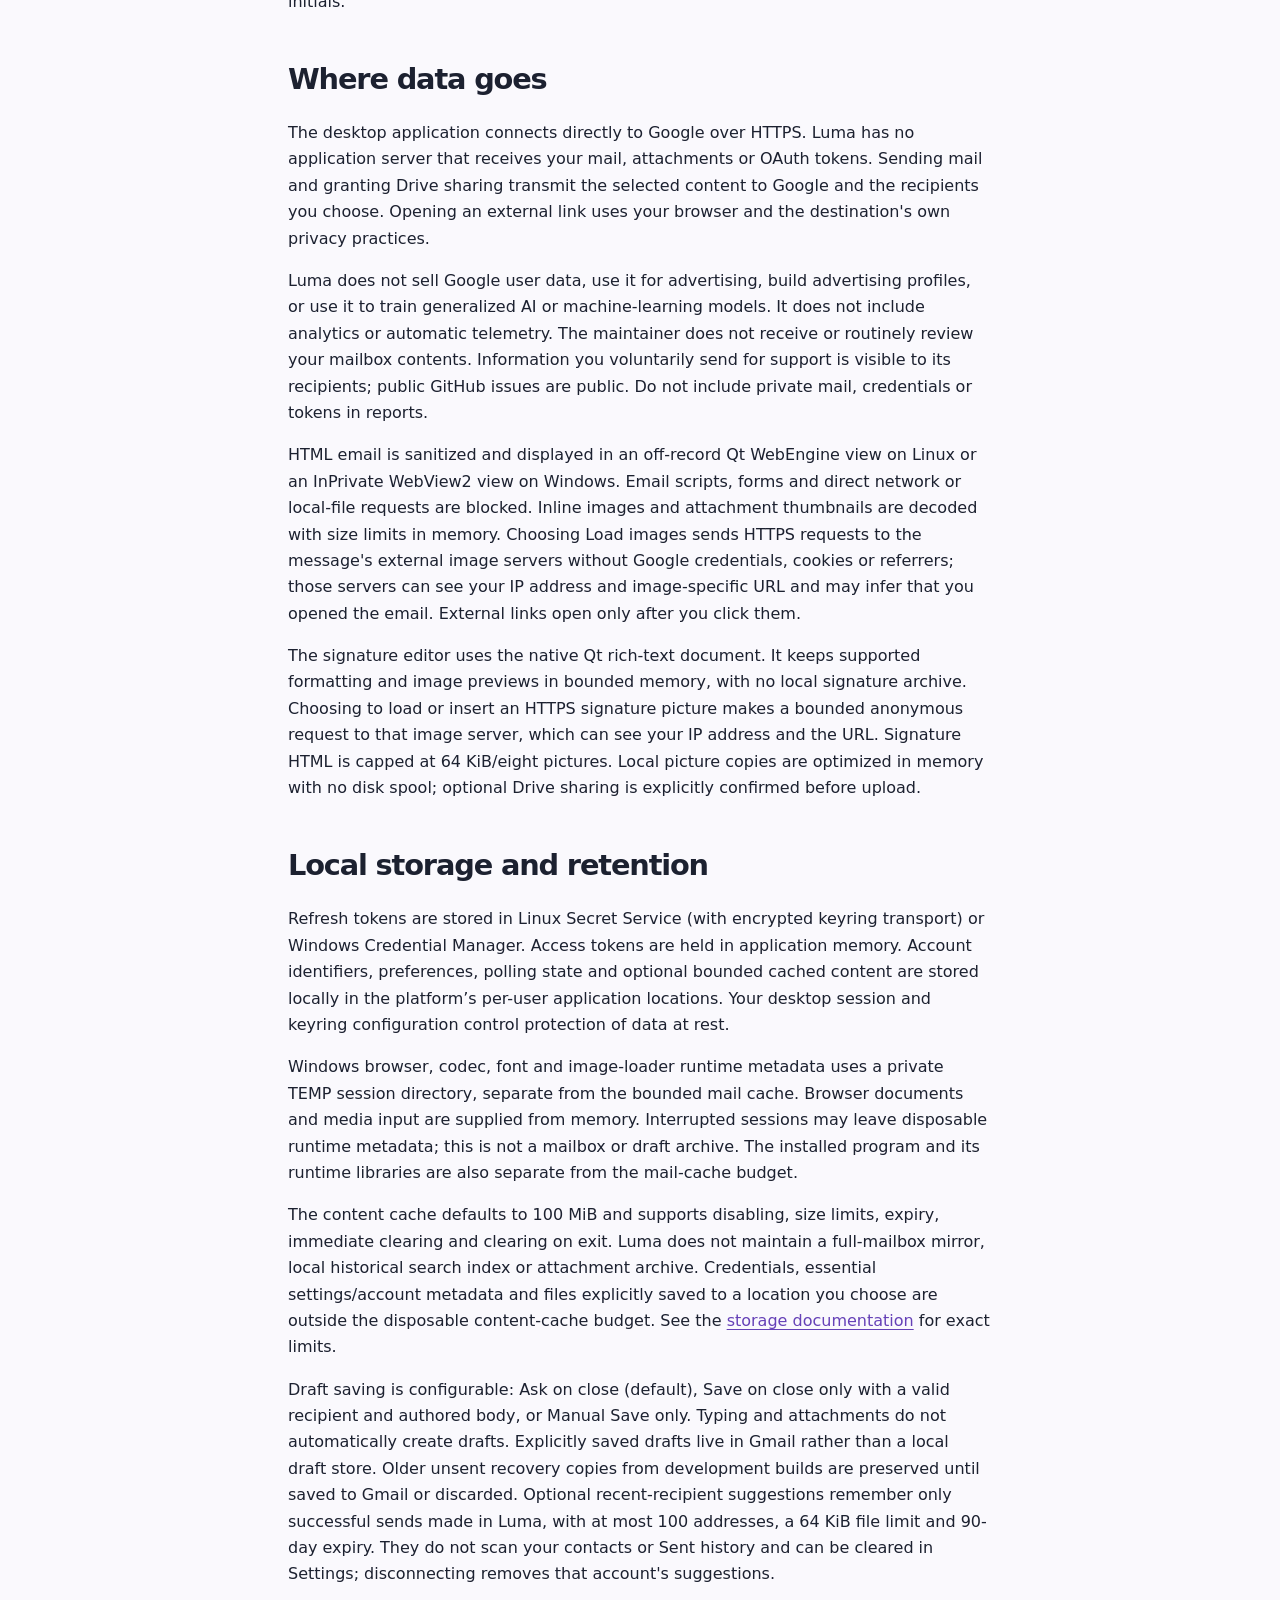
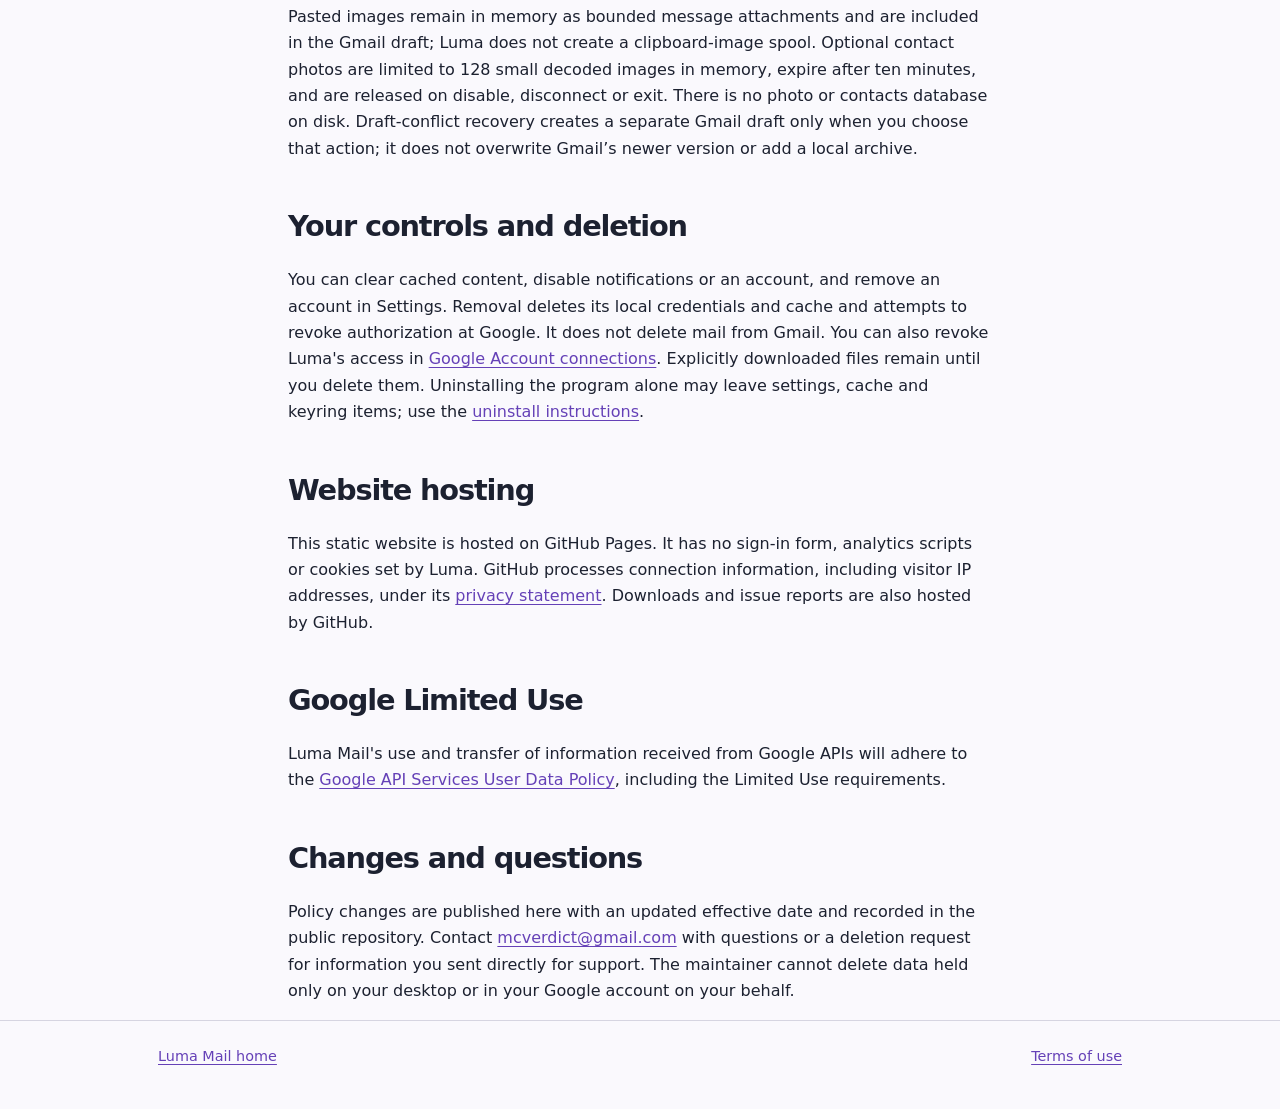
==== commit 7688daa6: "Publish current Luma website, permission explanations and verifiable custom domain" ====
--- a/docs/privacy.html
+++ b/docs/privacy.html
@@ -2,26 +2,26 @@
 <html lang="en">
 <head><meta charset="utf-8"><meta name="viewport" content="width=device-width, initial-scale=1"><title>Luma Mail — Privacy policy</title><link rel="stylesheet" href="site.css"></head>
 <body>
-<header><nav class="wrap" aria-label="Main navigation"><a class="brand" href="./">Luma Mail</a><div class="navlinks"><a href="https://github.com/SleepyZzed/luma-mail">Source</a><a href="privacy.html" aria-current="page">Privacy</a><a href="terms.html">Terms</a></div></nav></header>
+<header><nav class="wrap" aria-label="Main navigation"><a class="brand" href="./">Luma Mail</a><div class="navlinks"><a href="https://github.com/SleepyZzed/luma-mail">Source</a><a href="privacy.html" aria-current="page">Privacy</a><a href="terms.html">Terms</a><a href="permissions.html">Permissions</a></div></nav></header>
 <main class="wrap prose">
-<p class="eyebrow">Effective 27 October 2026</p><h1>Privacy policy</h1>
+<p class="eyebrow">Effective 28 October 2026</p><h1>Privacy policy</h1>
 <p>This policy describes the Luma Mail desktop application and this project website. The project is maintained by <a href="https://github.com/SleepyZzed">SleepyZzed</a>. Privacy and support contact: <a href="mailto:mcverdict@gmail.com">mcverdict@gmail.com</a>.</p>
 <h2>Google data Luma accesses</h2>
 <p>When you connect an account, Luma accesses your Gmail address, message and conversation metadata, labels, unread counts, and message contents needed for the views and actions you request. It loads conversation lists in pages, bodies when expanded, and attachments when you open, save, forward or edit them. Searches run on Gmail. Polling retrieves recent changes for notifications.</p>
 <p>The <code>gmail.modify</code> permission enables reading, composing and sending email; creating and updating drafts and labels; and read/unread, star, archive and Trash operations. It does not allow immediate permanent deletion that bypasses Trash. You complete Google's consent in your browser; Luma does not request your Google password.</p>
 <p>The initial sign-in offers optional Contacts, limited Drive and basic Gmail settings alongside required Gmail access. You can deselect or decline optional permissions; Luma enables only features whose permissions were granted. Skipped features can be connected later in Settings.</p>
 <p>If you enable optional Drive integration, Luma requests <code>drive.file</code> permission for files created or explicitly authorized for the application. Selected files can be uploaded to Drive, linked in mail and shared with the recipients you confirm. Luma does not automatically make files public. Inserting a local signature picture is a separate, explicitly confirmed operation: Luma uploads an optimized copy to Drive and grants public, unlisted, read-only link access so recipients can load it. Anyone with that link can access the copy. Removing it from a signature does not delete the Drive file; manage unwanted copies in Drive. Existing-file selection is limited in the current early-access build.</p>
-<p>If you choose Block sender or Save a Gmail signature, Luma requests optional <code>gmail.settings.basic</code> permission to create, inspect and remove sender filters in Gmail, or update only the selected primary sending address’s signature. Signatures are read on demand, saved online in Gmail, and included in outgoing mail without a local signature archive. These rules send future mail from the chosen address to Trash, including while Luma is closed. Luma stores only the sender address and server filter ID locally to manage rules it created. Disconnecting Luma does not remove server filters; unblock senders first or manage those rules in Gmail Settings.</p>
+<p>If you choose Block sender or Save a Gmail signature, Luma requests optional <code>gmail.settings.basic</code> permission to create, inspect and remove sender filters in Gmail, or update only the selected primary sending address’s signature. Signatures are read on demand, saved online in Gmail, and included in outgoing mail without a local signature archive. These rules send future mail from the chosen address to Trash, including while Luma is closed. Luma stores only the sender address and server filter ID locally to manage rules it created. Disconnecting Luma does not remove server filters; unblock senders first or manage those rules in Gmail Settings. Turning off an optional feature in Luma stops that feature's requests but does not revoke an already-issued Google grant. To revoke authorization, use Google Account connections; to stop all app access, remove the account from Luma and revoke its Google connection. See the <a href="permissions.html">permissions and controls</a> page.</p>
 <p>If you enable saved-contact profile photos, Luma requests optional <code>contacts.readonly</code> permission. It searches Google Contacts for the email addresses of visible senders and retrieves only matching email addresses and photo URLs. It does not synchronize your address book or send contact data to a third-party avatar service. Matching photos are downloaded directly from Google’s image service without Gmail/Contacts bearer tokens, cookies or referrers. When Drive and profile photos are both enabled, the already-granted Drive permission can also retrieve the connected account’s own email and profile photo. This cannot look up arbitrary senders. Unmatched senders use initials.</p>
 <h2>Where data goes</h2>
 <p>The desktop application connects directly to Google over HTTPS. Luma has no application server that receives your mail, attachments or OAuth tokens. Sending mail and granting Drive sharing transmit the selected content to Google and the recipients you choose. Opening an external link uses your browser and the destination's own privacy practices.</p>
 <p>Luma does not sell Google user data, use it for advertising, build advertising profiles, or use it to train generalized AI or machine-learning models. It does not include analytics or automatic telemetry. The maintainer does not receive or routinely review your mailbox contents. Information you voluntarily send for support is visible to its recipients; public GitHub issues are public. Do not include private mail, credentials or tokens in reports.</p>
-<p>HTML email is sanitized and displayed in an ephemeral WebKit view on Linux or an InPrivate WebView2 view on Windows. Email scripts, forms and direct network or local-file requests are blocked. Inline images and attachment thumbnails are decoded with size limits in memory. Choosing Load images sends HTTPS requests to the message's external image servers without Google credentials, cookies or referrers; those servers can see your IP address and image-specific URL and may infer that you opened the email. External links open only after you click them.</p>
-<p>The signature editor uses an ephemeral HTML view, blocks direct network/file access and has no persistent browser profile. Choosing to load or insert an HTTPS signature picture makes a bounded anonymous request to that image server, which can see your IP address and the URL. Signature HTML is capped at 64 KiB/eight pictures. Local picture copies are optimized in memory with no disk spool; optional Drive sharing is explicitly confirmed before upload.</p>
+<p>HTML email is sanitized and displayed in an off-record Qt WebEngine view on Linux or an InPrivate WebView2 view on Windows. Email scripts, forms and direct network or local-file requests are blocked. Inline images and attachment thumbnails are decoded with size limits in memory. Choosing Load images sends HTTPS requests to the message's external image servers without Google credentials, cookies or referrers; those servers can see your IP address and image-specific URL and may infer that you opened the email. External links open only after you click them.</p>
+<p>The signature editor uses the native Qt rich-text document. It keeps supported formatting and image previews in bounded memory, with no local signature archive. Choosing to load or insert an HTTPS signature picture makes a bounded anonymous request to that image server, which can see your IP address and the URL. Signature HTML is capped at 64 KiB/eight pictures. Local picture copies are optimized in memory with no disk spool; optional Drive sharing is explicitly confirmed before upload.</p>
 <h2>Local storage and retention</h2>
 <p>Refresh tokens are stored in Linux Secret Service (with encrypted keyring transport) or Windows Credential Manager. Access tokens are held in application memory. Account identifiers, preferences, polling state and optional bounded cached content are stored locally in the platform’s per-user application locations. Your desktop session and keyring configuration control protection of data at rest.</p>
 <p>Windows browser, codec, font and image-loader runtime metadata uses a private TEMP session directory, separate from the bounded mail cache. Browser documents and media input are supplied from memory. Interrupted sessions may leave disposable runtime metadata; this is not a mailbox or draft archive. The installed program and its runtime libraries are also separate from the mail-cache budget.</p>
-<p>The content cache defaults to 100 MB and supports disabling, size limits, expiry, immediate clearing and clearing on exit. Luma does not maintain a full-mailbox mirror, local historical search index or attachment archive. Credentials, essential settings/account metadata and files explicitly saved to a location you choose are outside the disposable content-cache budget. See the <a href="https://github.com/SleepyZzed/luma-mail/blob/main/docs/storage.md">storage documentation</a> for exact limits.</p>
+<p>The content cache defaults to 100 MiB and supports disabling, size limits, expiry, immediate clearing and clearing on exit. Luma does not maintain a full-mailbox mirror, local historical search index or attachment archive. Credentials, essential settings/account metadata and files explicitly saved to a location you choose are outside the disposable content-cache budget. See the <a href="https://github.com/SleepyZzed/luma-mail/blob/main/docs/storage.md">storage documentation</a> for exact limits.</p>
 <p>Draft saving is configurable: Ask on close (default), Save on close only with a valid recipient and authored body, or Manual Save only. Typing and attachments do not automatically create drafts. Explicitly saved drafts live in Gmail rather than a local draft store. Older unsent recovery copies from development builds are preserved until saved to Gmail or discarded. Optional recent-recipient suggestions remember only successful sends made in Luma, with at most 100 addresses, a 64 KiB file limit and 90-day expiry. They do not scan your contacts or Sent history and can be cleared in Settings; disconnecting removes that account's suggestions.</p>
 <p>Pasted images remain in memory as bounded message attachments and are included in the Gmail draft; Luma does not create a clipboard-image spool. Optional contact photos are limited to 128 small decoded images in memory, expire after ten minutes, and are released on disable, disconnect or exit. There is no photo or contacts database on disk. Draft-conflict recovery creates a separate Gmail draft only when you choose that action; it does not overwrite Gmail’s newer version or add a local archive.</p>
 <h2>Your controls and deletion</h2>
--- a/docs/site.css
+++ b/docs/site.css
@@ -29,3 +29,11 @@
 footer .wrap { display: flex; justify-content: space-between; gap: 16px; flex-wrap: wrap; }
 @media (max-width: 720px) { .grid { grid-template-columns: 1fr; } main { padding-top: 40px; } .wrap { padding-inline: 20px; } }
 @media (prefers-color-scheme: light) { :root { --bg: #faf9fd; --surface: #efedf5; --ink: #1c2130; --muted: #535e70; --accent: #6541b7; --line: #d6d5e1; } .button { color: #fff; } }
+
+.desktop-preview { margin: 38px 0; }
+.desktop-preview img { display: block; width: 100%; height: auto; border: 1px solid var(--line); border-radius: 18px; }
+figcaption { color: var(--muted); font-size: .85rem; margin-top: 10px; }
+.grid h2 { margin: 0; font-size: 1.3rem; }
+.permission { padding-block: 24px; border-bottom: 1px solid var(--line); }
+.permission h2 { margin-top: 12px; }
+code { overflow-wrap: anywhere; font-size: .88em; }
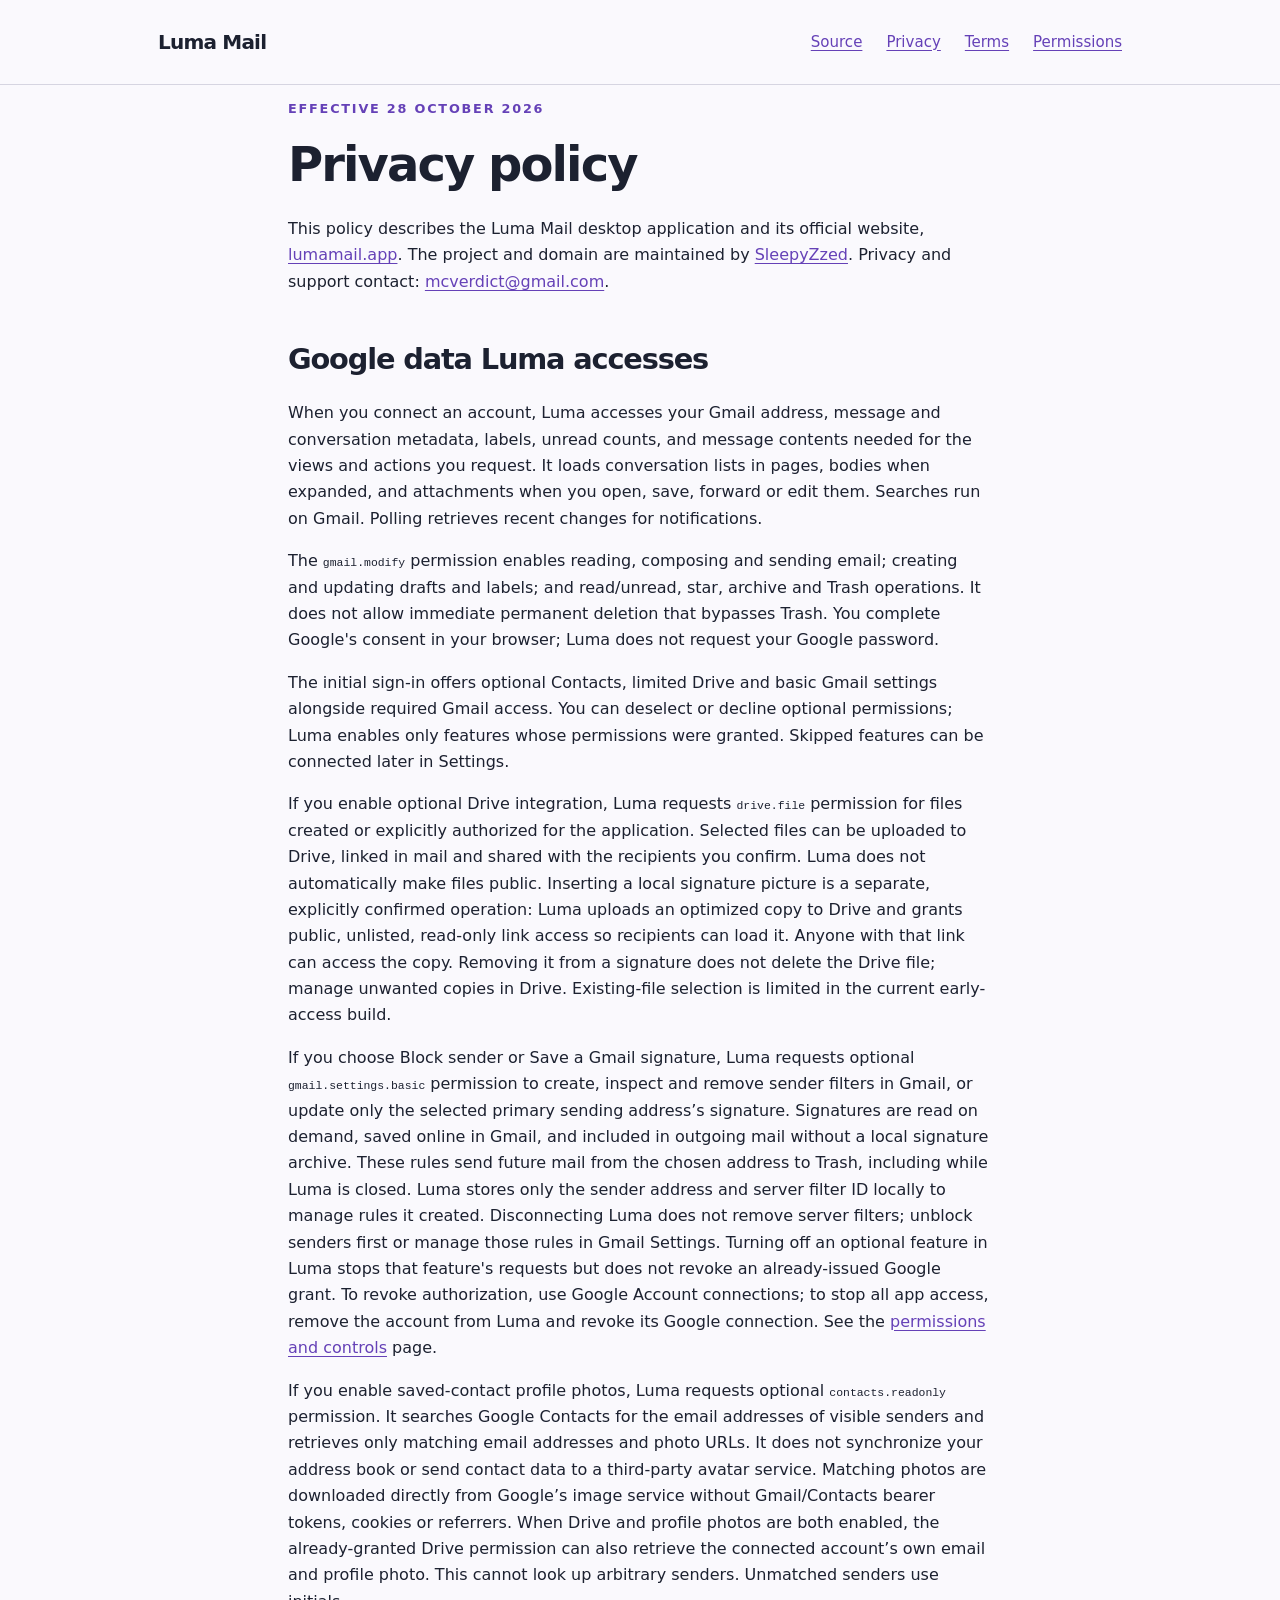
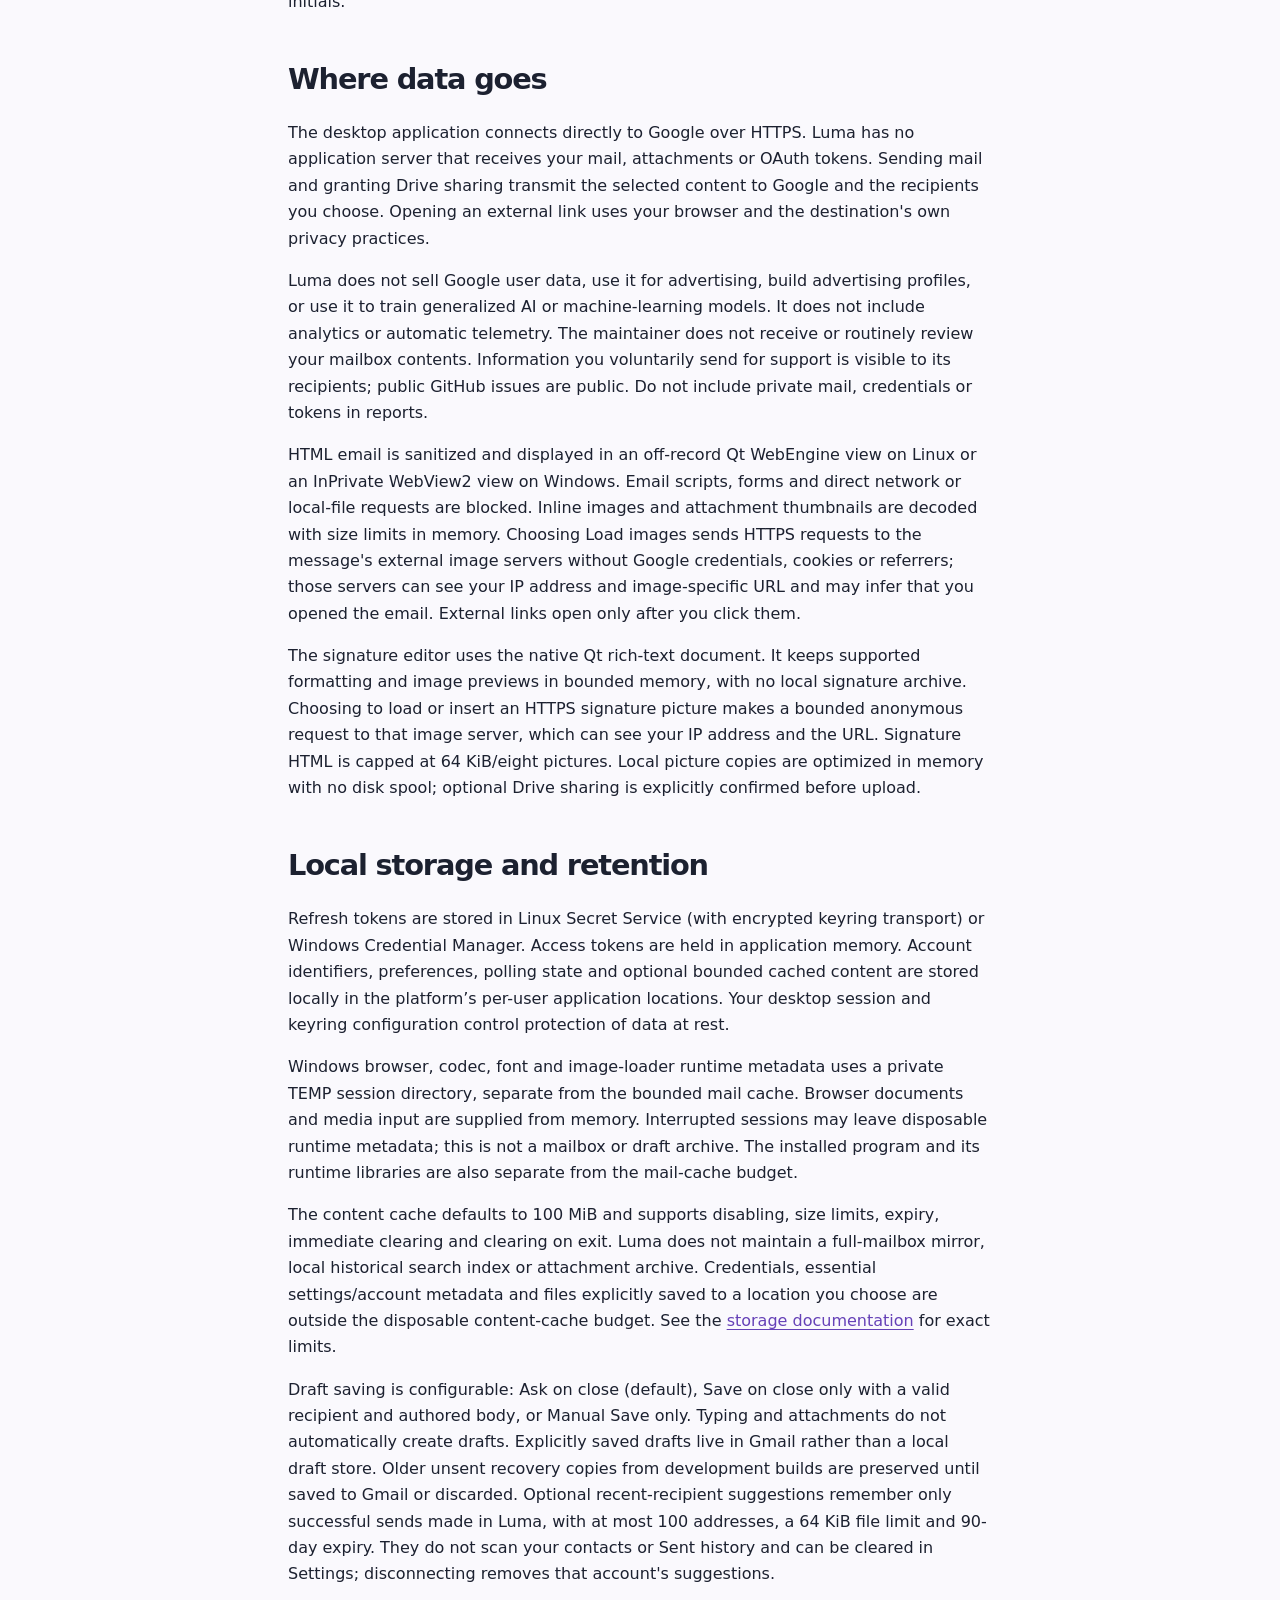
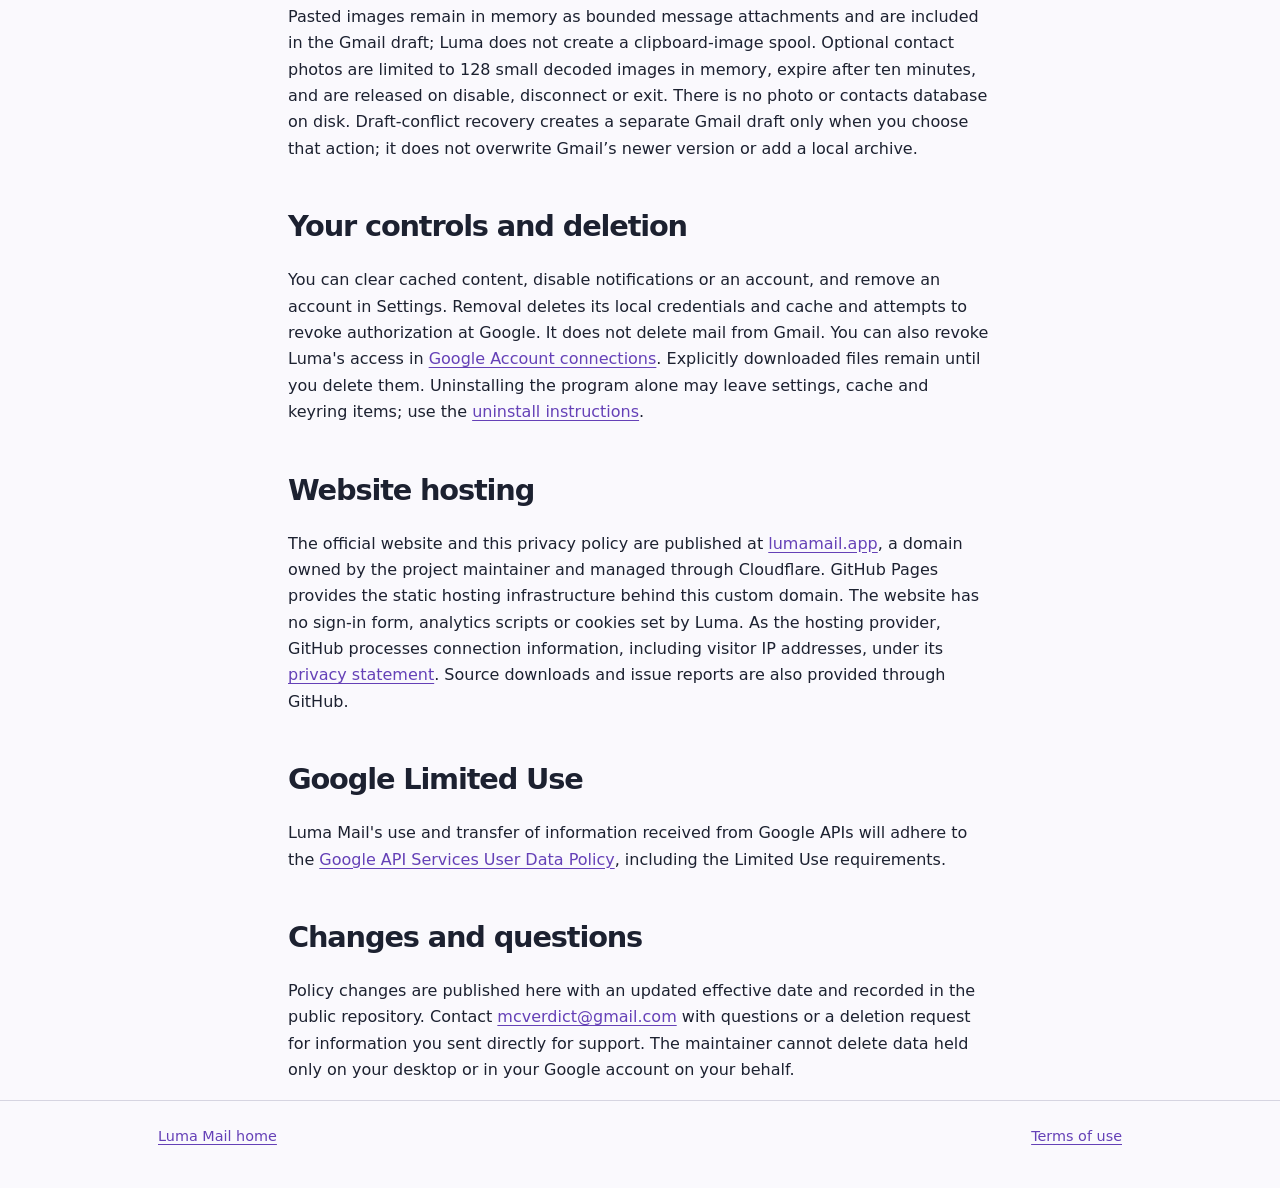
==== commit be6ed75a: "Identify lumamail.app as the official privacy policy domain" ====
--- a/docs/privacy.html
+++ b/docs/privacy.html
@@ -1,11 +1,11 @@
 <!doctype html>
 <html lang="en">
-<head><meta charset="utf-8"><meta name="viewport" content="width=device-width, initial-scale=1"><title>Luma Mail — Privacy policy</title><link rel="stylesheet" href="site.css"></head>
+<head><meta charset="utf-8"><meta name="viewport" content="width=device-width, initial-scale=1"><title>Luma Mail — Privacy policy</title><link rel="canonical" href="https://lumamail.app/privacy.html"><link rel="stylesheet" href="site.css"></head>
 <body>
 <header><nav class="wrap" aria-label="Main navigation"><a class="brand" href="./">Luma Mail</a><div class="navlinks"><a href="https://github.com/SleepyZzed/luma-mail">Source</a><a href="privacy.html" aria-current="page">Privacy</a><a href="terms.html">Terms</a><a href="permissions.html">Permissions</a></div></nav></header>
 <main class="wrap prose">
 <p class="eyebrow">Effective 28 October 2026</p><h1>Privacy policy</h1>
-<p>This policy describes the Luma Mail desktop application and this project website. The project is maintained by <a href="https://github.com/SleepyZzed">SleepyZzed</a>. Privacy and support contact: <a href="mailto:mcverdict@gmail.com">mcverdict@gmail.com</a>.</p>
+<p>This policy describes the Luma Mail desktop application and its official website, <a href="https://lumamail.app/">lumamail.app</a>. The project and domain are maintained by <a href="https://github.com/SleepyZzed">SleepyZzed</a>. Privacy and support contact: <a href="mailto:mcverdict@gmail.com">mcverdict@gmail.com</a>.</p>
 <h2>Google data Luma accesses</h2>
 <p>When you connect an account, Luma accesses your Gmail address, message and conversation metadata, labels, unread counts, and message contents needed for the views and actions you request. It loads conversation lists in pages, bodies when expanded, and attachments when you open, save, forward or edit them. Searches run on Gmail. Polling retrieves recent changes for notifications.</p>
 <p>The <code>gmail.modify</code> permission enables reading, composing and sending email; creating and updating drafts and labels; and read/unread, star, archive and Trash operations. It does not allow immediate permanent deletion that bypasses Trash. You complete Google's consent in your browser; Luma does not request your Google password.</p>
@@ -27,7 +27,7 @@
 <h2>Your controls and deletion</h2>
 <p>You can clear cached content, disable notifications or an account, and remove an account in Settings. Removal deletes its local credentials and cache and attempts to revoke authorization at Google. It does not delete mail from Gmail. You can also revoke Luma's access in <a href="https://myaccount.google.com/connections">Google Account connections</a>. Explicitly downloaded files remain until you delete them. Uninstalling the program alone may leave settings, cache and keyring items; use the <a href="https://github.com/SleepyZzed/luma-mail#uninstall">uninstall instructions</a>.</p>
 <h2>Website hosting</h2>
-<p>This static website is hosted on GitHub Pages. It has no sign-in form, analytics scripts or cookies set by Luma. GitHub processes connection information, including visitor IP addresses, under its <a href="https://docs.github.com/en/site-policy/privacy-policies/github-privacy-statement">privacy statement</a>. Downloads and issue reports are also hosted by GitHub.</p>
+<p>The official website and this privacy policy are published at <a href="https://lumamail.app/">lumamail.app</a>, a domain owned by the project maintainer and managed through Cloudflare. GitHub Pages provides the static hosting infrastructure behind this custom domain. The website has no sign-in form, analytics scripts or cookies set by Luma. As the hosting provider, GitHub processes connection information, including visitor IP addresses, under its <a href="https://docs.github.com/en/site-policy/privacy-policies/github-privacy-statement">privacy statement</a>. Source downloads and issue reports are also provided through GitHub.</p>
 <h2>Google Limited Use</h2>
 <p>Luma Mail's use and transfer of information received from Google APIs will adhere to the <a href="https://developers.google.com/terms/api-services-user-data-policy">Google API Services User Data Policy</a>, including the Limited Use requirements.</p>
 <h2>Changes and questions</h2>
